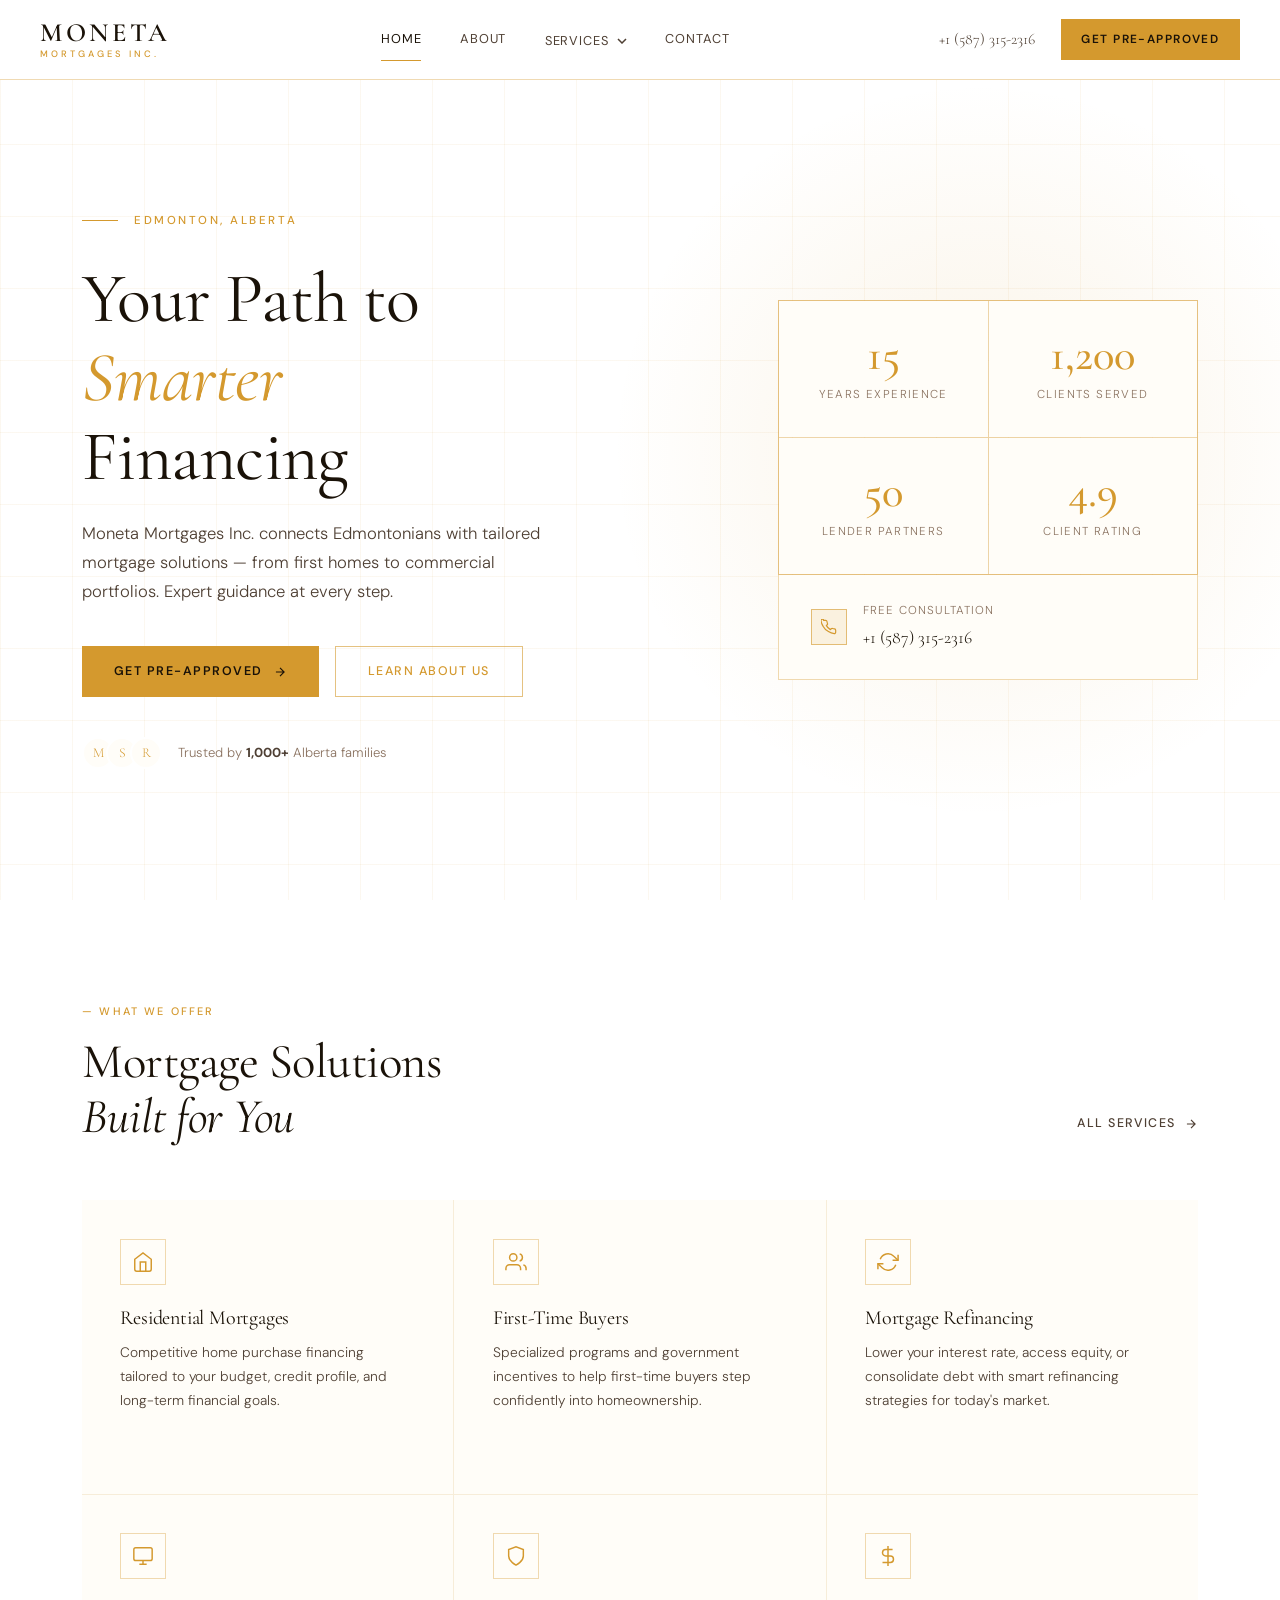
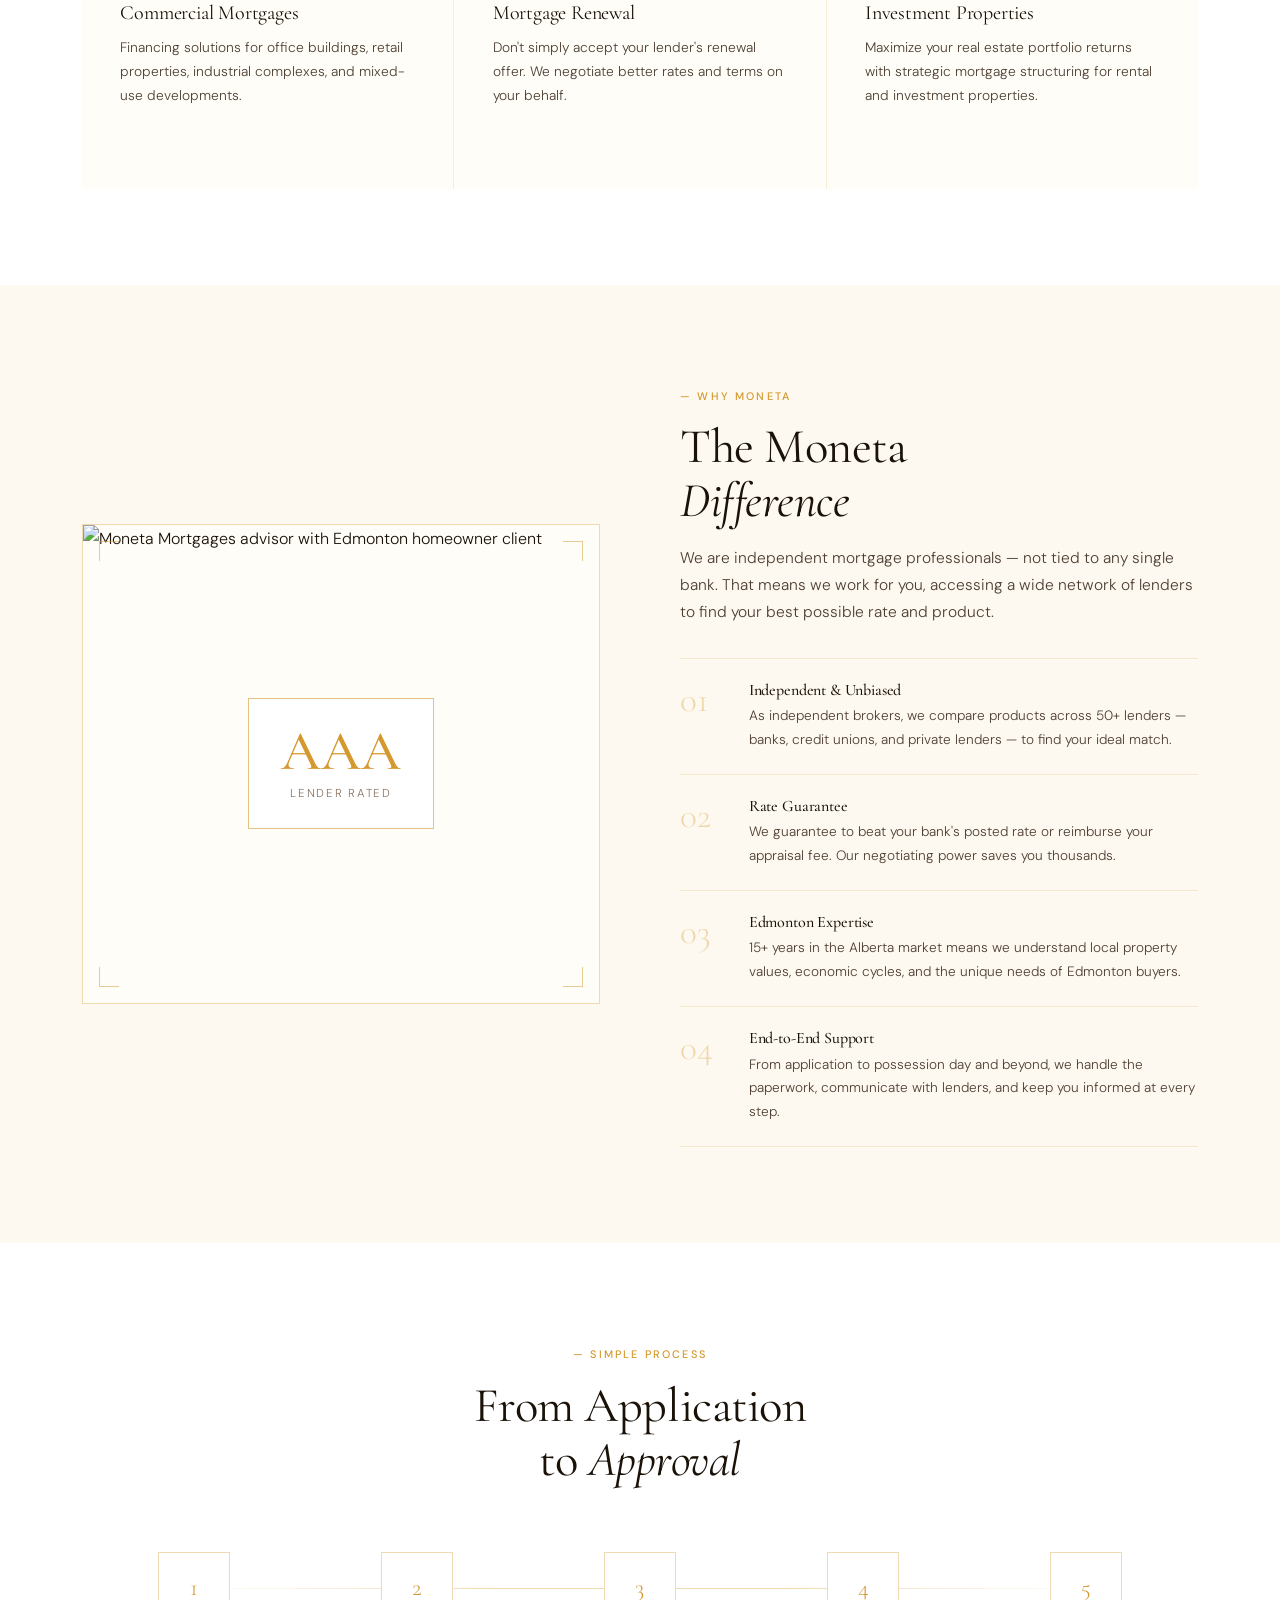
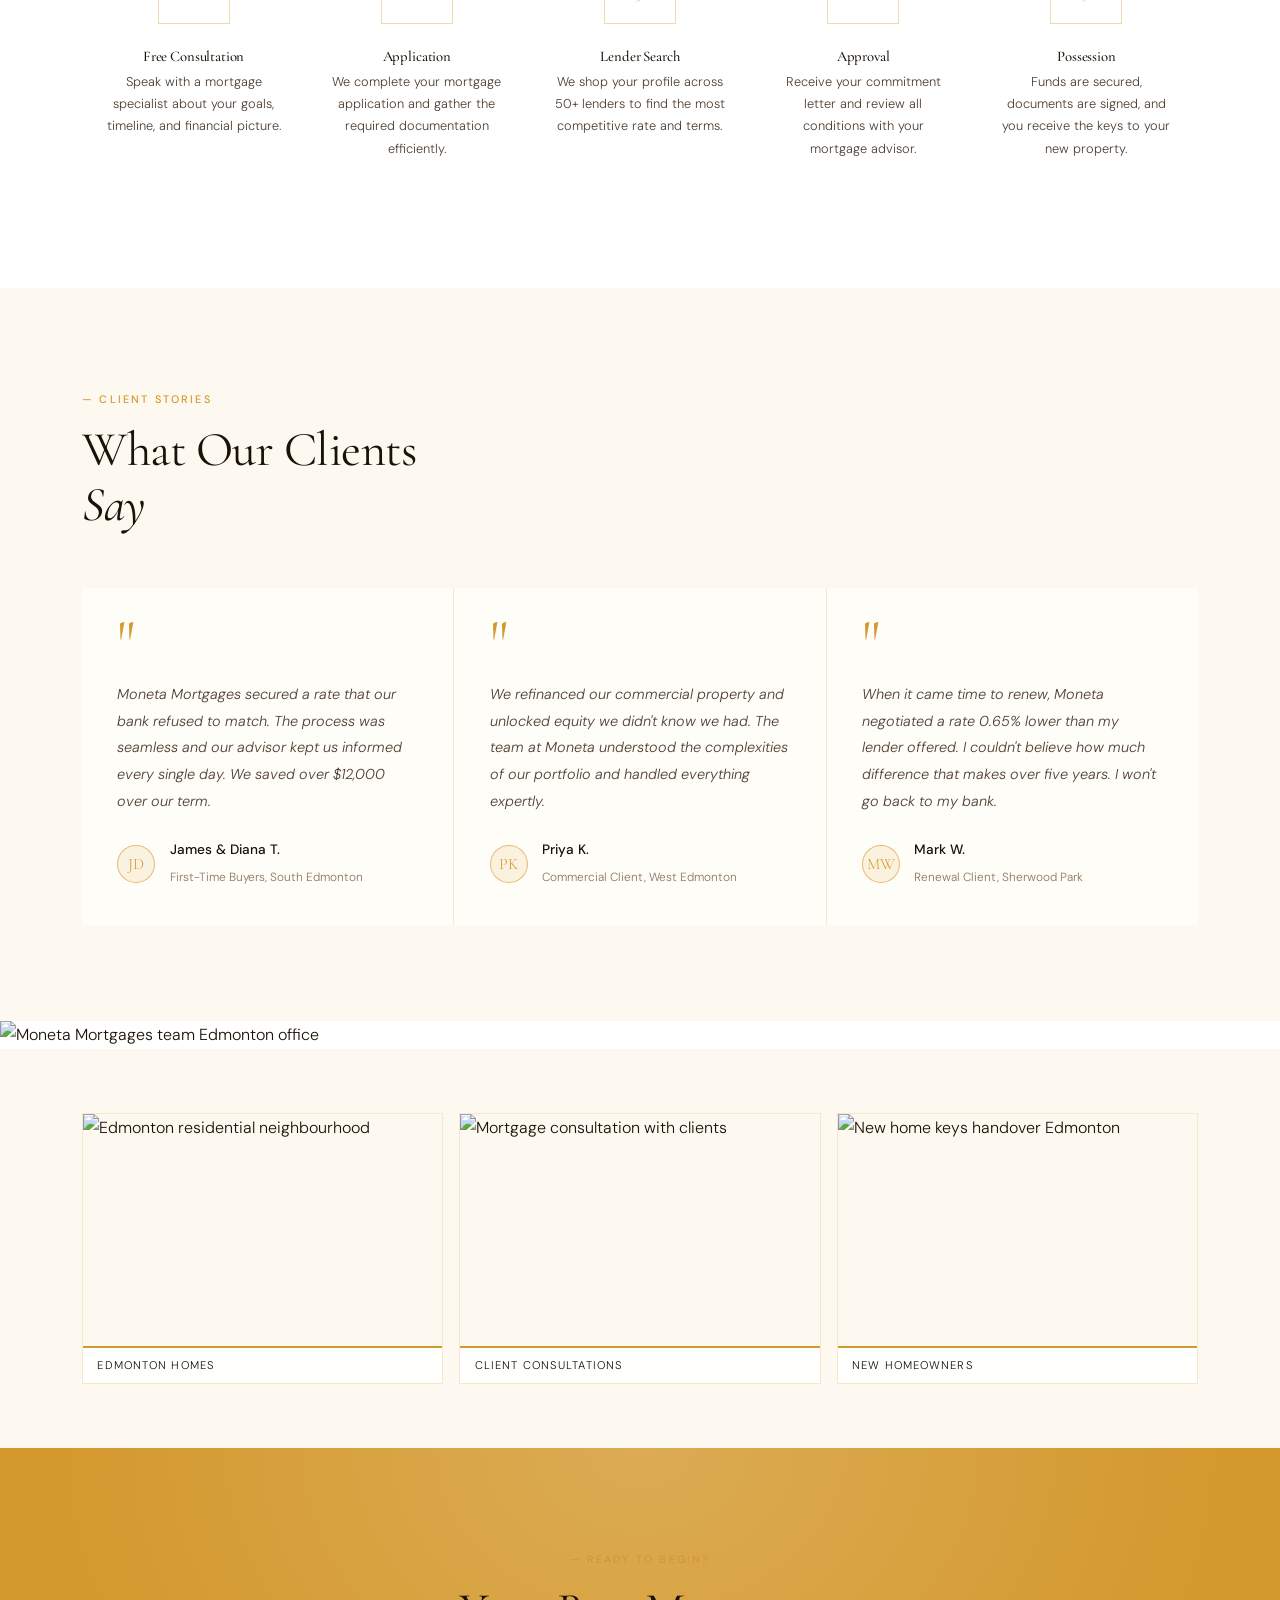
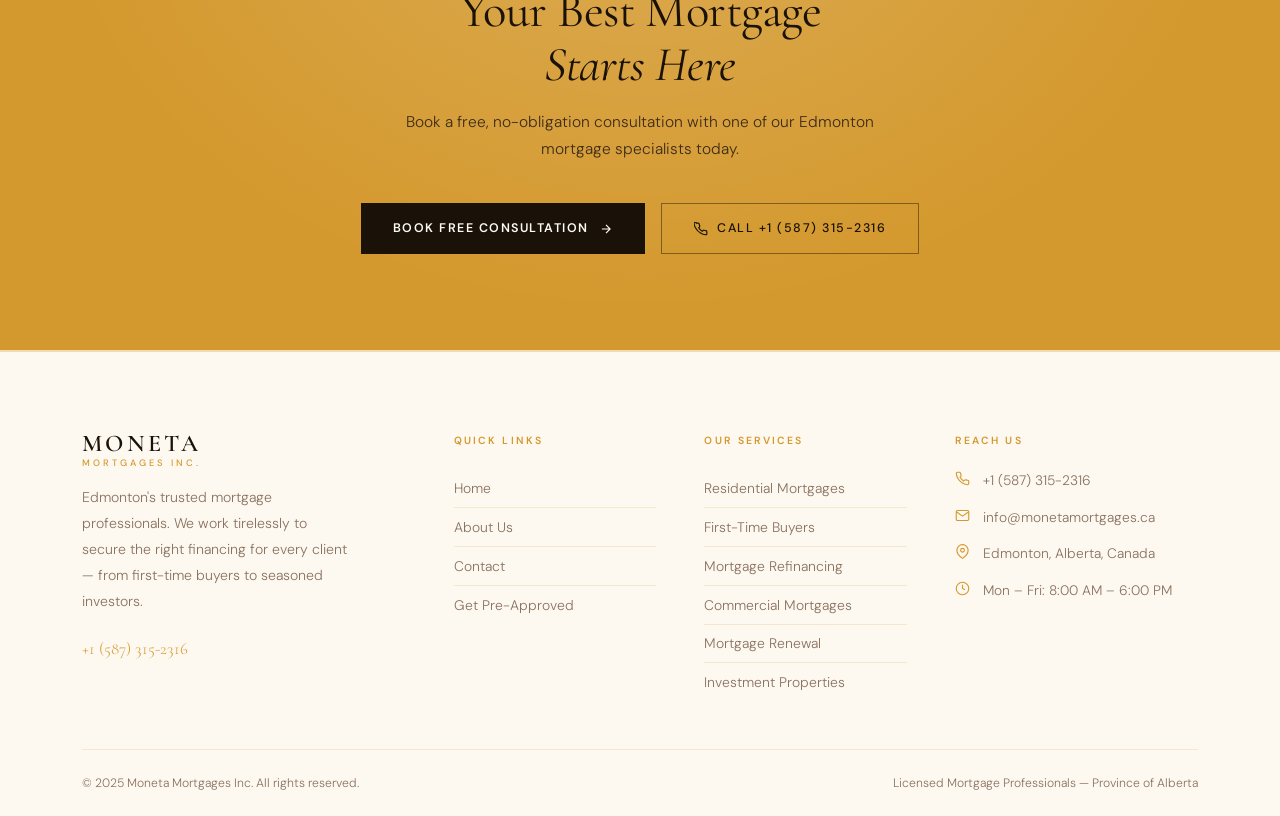
==== index.html @ b9d4fb82 "Update index.html with image 1" ====
<!DOCTYPE html>
<html lang="en">
<head>
  <meta charset="UTF-8">
  <meta name="viewport" content="width=device-width, initial-scale=1.0">
  <meta name="description" content="Moneta Mortgages Inc. — Edmonton's trusted mortgage professionals. Residential, commercial, refinancing and more.">
  <title>Moneta Mortgages Inc. | Edmonton's Trusted Mortgage Professionals</title>
  <style>
@import url('https://fonts.googleapis.com/css2?family=Cormorant+Garamond:ital,wght@0,300;0,400;0,500;0,600;0,700;1,300;1,400;1,500&family=DM+Sans:opsz,wght@9..40,300;9..40,400;9..40,500;9..40,600&display=swap');

/* =============================================
   MONETA MORTGAGES INC. — Design System
   Aesthetic: Clean Light / Financial
   Fonts: Cormorant Garamond + DM Sans
   Palette: Warm White + Gold (#d4992e) + Rich Brown Text
============================================= */

:root {
  --bg-primary:       #ffffff;
  --bg-secondary:     #fef9f0;
  --bg-card:          #fffdf8;
  --bg-card-hover:    #fef6e4;
  --bg-subtle:        #fdf3d8;

  --gold:             #d4992e;
  --gold-light:       #e8b94a;
  --gold-dim:         rgba(212, 153, 46, 0.12);
  --gold-border:      rgba(212, 153, 46, 0.32);
  --gold-border-str:  rgba(212, 153, 46, 0.60);

  --text-primary:     #1a1208;
  --text-secondary:   #4e3f33;
  --text-muted:       #8a7260;
  --border:           rgba(212, 153, 46, 0.18);
  --border-str:       rgba(212, 153, 46, 0.36);

  --font-display:     'Cormorant Garamond', Georgia, serif;
  --font-body:        'DM Sans', system-ui, sans-serif;

  --radius:           0;
  --transition:       0.3s ease;
  --shadow:           0 20px 60px rgba(212, 153, 46, 0.10);
}

*, *::before, *::after { box-sizing: border-box; margin: 0; padding: 0; }
html { scroll-behavior: smooth; font-size: 16px; }

body {
  background: var(--bg-primary);
  color: var(--text-primary);
  font-family: var(--font-body);
  font-weight: 300;
  line-height: 1.75;
  overflow-x: hidden;
}

::-webkit-scrollbar { width: 5px; }
::-webkit-scrollbar-track { background: #ffffff; }
::-webkit-scrollbar-thumb { background: var(--gold); }

/* ─── TYPOGRAPHY ─── */
h1, h2, h3, h4, h5 {
  font-family: var(--font-display);
  font-weight: 400;
  line-height: 1.12;
  letter-spacing: -0.01em;
  color: var(--text-primary);
}
h1 { font-size: clamp(2.8rem, 5.5vw, 5.2rem); }
h2 { font-size: clamp(2rem, 3.8vw, 3.4rem); }
h3 { font-size: clamp(1.4rem, 2.4vw, 2rem); }
h4 { font-size: 1.15rem; font-weight: 500; }
p  { color: var(--text-secondary); font-size: 0.97rem; }
a  { color: inherit; text-decoration: none; }
img { display: block; max-width: 100%; }

/* ─── LAYOUT ─── */
.container {
  max-width: 1180px;
  margin: 0 auto;
  padding: 0 2rem;
}
.section        { padding: 6rem 0; }
.section-sm     { padding: 4rem 0; }
.section-dark   { background: var(--bg-secondary); }
.section-card   { background: var(--bg-card); }

/* ─── UTILITIES ─── */
.tag {
  display: inline-block;
  font-size: 0.68rem;
  font-weight: 500;
  letter-spacing: 0.2em;
  text-transform: uppercase;
  color: var(--gold);
  margin-bottom: 0.9rem;
}
.tag::before { content: '—  '; }

.gold-line {
  display: block;
  width: 48px;
  height: 1.5px;
  background: var(--gold);
  margin-bottom: 1.4rem;
}

.text-gold { color: var(--gold); }
.text-muted { color: var(--text-muted); }

/* ─── BUTTONS ─── */
.btn-primary {
  display: inline-flex;
  align-items: center;
  gap: 0.6rem;
  padding: 0.85rem 2rem;
  background: var(--gold);
  color: #1a1208;
  font-family: var(--font-body);
  font-weight: 600;
  font-size: 0.78rem;
  letter-spacing: 0.12em;
  text-transform: uppercase;
  border: none;
  cursor: pointer;
  transition: var(--transition);
  position: relative;
  overflow: hidden;
}
.btn-primary::after {
  content: '';
  position: absolute;
  inset: 0;
  background: rgba(255,255,255,0.12);
  transform: translateX(-110%);
  transition: transform 0.4s ease;
}
.btn-primary:hover::after { transform: translateX(0); }

.btn-outline {
  display: inline-flex;
  align-items: center;
  gap: 0.6rem;
  padding: 0.85rem 2rem;
  background: transparent;
  color: var(--gold);
  font-family: var(--font-body);
  font-weight: 500;
  font-size: 0.78rem;
  letter-spacing: 0.12em;
  text-transform: uppercase;
  border: 1px solid var(--gold-border-str);
  cursor: pointer;
  transition: var(--transition);
}
.btn-outline:hover {
  background: var(--gold-dim);
  border-color: var(--gold);
}

.btn-ghost {
  display: inline-flex;
  align-items: center;
  gap: 0.5rem;
  font-family: var(--font-body);
  font-weight: 500;
  font-size: 0.78rem;
  letter-spacing: 0.12em;
  text-transform: uppercase;
  color: var(--text-secondary);
  transition: color var(--transition);
}
.btn-ghost:hover { color: var(--gold); }

/* ─── CARDS ─── */
.card {
  background: var(--bg-card);
  border: 1px solid var(--border);
  padding: 2.5rem;
  transition: var(--transition);
}
.card:hover {
  background: var(--bg-card-hover);
  border-color: var(--border-str);
}

/* ─── HEADER ─── */
header {
  position: fixed;
  top: 0; left: 0; right: 0;
  z-index: 1000;
  height: 80px;
  background: rgba(255, 255, 255, 0.97);
  backdrop-filter: blur(24px);
  -webkit-backdrop-filter: blur(24px);
  border-bottom: 1px solid var(--border-str);
  transition: box-shadow var(--transition);
}
header.scrolled { box-shadow: 0 8px 40px rgba(212, 153, 46, 0.12); }

.header-inner {
  max-width: 1380px;
  margin: 0 auto;
  padding: 0 2.5rem;
  height: 100%;
  display: flex;
  align-items: center;
  justify-content: space-between;
  gap: 2rem;
}

.logo {
  display: flex;
  flex-direction: column;
  line-height: 1;
  flex-shrink: 0;
}
.logo-main {
  font-family: var(--font-display);
  font-size: 1.65rem;
  font-weight: 600;
  letter-spacing: 0.14em;
  color: var(--text-primary);
}
.logo-sub {
  font-family: var(--font-body);
  font-size: 0.58rem;
  font-weight: 500;
  letter-spacing: 0.32em;
  text-transform: uppercase;
  color: var(--gold);
  margin-top: 3px;
}

nav.main-nav {
  display: flex;
  align-items: center;
  gap: 0.2rem;
}
.nav-link {
  font-size: 0.8rem;
  font-weight: 400;
  letter-spacing: 0.07em;
  text-transform: uppercase;
  color: var(--text-secondary);
  padding: 0.55rem 1.1rem;
  transition: color 0.2s;
  position: relative;
}
.nav-link:hover, .nav-link.active { color: var(--text-primary); }
.nav-link.active::after {
  content: '';
  position: absolute;
  bottom: -2px;
  left: 1.1rem; right: 1.1rem;
  height: 1px;
  background: var(--gold);
}

/* Dropdown */
.nav-item { position: relative; }
.nav-item:hover .dropdown { opacity: 1; visibility: visible; transform: translateY(0); }
.dropdown {
  position: absolute;
  top: calc(100% + 14px);
  left: 50%;
  transform: translateX(-50%) translateY(-6px);
  background: var(--bg-card);
  border: 1px solid var(--border-str);
  min-width: 230px;
  opacity: 0;
  visibility: hidden;
  transition: all 0.22s ease;
  z-index: 200;
}
.dropdown::before {
  content: '';
  position: absolute;
  top: -14px;
  left: 0; right: 0;
  height: 14px;
}
.dropdown a {
  display: block;
  padding: 0.7rem 1.4rem;
  font-size: 0.8rem;
  color: var(--text-secondary);
  border-bottom: 1px solid var(--border);
  transition: all 0.18s ease;
}
.dropdown a:last-child { border-bottom: none; }
.dropdown a:hover {
  color: var(--gold);
  background: var(--gold-dim);
  padding-left: 1.9rem;
}

.header-right {
  display: flex;
  align-items: center;
  gap: 1.6rem;
  flex-shrink: 0;
}
.header-phone {
  font-family: var(--font-display);
  font-size: 0.98rem;
  color: var(--text-secondary);
  transition: color 0.2s;
}
.header-phone:hover { color: var(--gold); }

/* Mobile toggle */
.menu-toggle {
  display: none;
  flex-direction: column;
  gap: 5px;
  cursor: pointer;
  background: none;
  border: none;
  padding: 6px;
}
.menu-toggle span {
  display: block;
  width: 22px;
  height: 1.5px;
  background: var(--text-primary);
  transition: all 0.3s;
}

/* Mobile nav overlay */
.mobile-nav {
  display: none;
  position: fixed;
  top: 80px; left: 0; right: 0;
  background: var(--bg-secondary);
  border-bottom: 1px solid var(--border-str);
  padding: 1.5rem 2rem 2rem;
  z-index: 990;
  transform: translateY(-10px);
  opacity: 0;
  transition: all 0.25s ease;
}
.mobile-nav.open {
  display: block;
  opacity: 1;
  transform: translateY(0);
}
.mobile-nav a {
  display: block;
  padding: 0.75rem 0;
  font-size: 0.9rem;
  color: var(--text-secondary);
  border-bottom: 1px solid var(--border);
  transition: color 0.2s;
}
.mobile-nav a:hover { color: var(--gold); }
.mobile-nav-label {
  font-size: 0.65rem;
  letter-spacing: 0.18em;
  text-transform: uppercase;
  color: var(--gold);
  padding: 0.8rem 0 0.3rem;
  font-weight: 600;
}

/* ─── FOOTER ─── */
footer {
  background: var(--bg-secondary);
  border-top: 2px solid var(--gold-border);
  padding: 5rem 0 0;
}
.footer-grid {
  display: grid;
  grid-template-columns: 1.6fr 1fr 1fr 1.2fr;
  gap: 3rem;
  padding-bottom: 3rem;
}
.footer-brand-desc {
  font-size: 0.88rem;
  color: var(--text-muted);
  margin-top: 1rem;
  max-width: 270px;
  line-height: 1.85;
}
.footer-heading {
  font-family: var(--font-body);
  font-size: 0.65rem;
  font-weight: 600;
  letter-spacing: 0.2em;
  text-transform: uppercase;
  color: var(--gold);
  margin-bottom: 1.2rem;
}
.footer-links { display: flex; flex-direction: column; gap: 0; }
.footer-links a {
  font-size: 0.87rem;
  color: var(--text-muted);
  padding: 0.42rem 0;
  border-bottom: 1px solid var(--border);
  transition: all 0.2s;
}
.footer-links a:last-child { border-bottom: none; }
.footer-links a:hover { color: var(--text-primary); padding-left: 6px; }

.footer-contact-row {
  display: flex;
  align-items: flex-start;
  gap: 0.8rem;
  margin-bottom: 0.9rem;
}
.footer-contact-row svg { color: var(--gold); flex-shrink: 0; margin-top: 2px; }
.footer-contact-row span { font-size: 0.86rem; color: var(--text-muted); line-height: 1.6; }

.footer-bottom {
  border-top: 1px solid var(--border);
  padding: 1.4rem 0;
  display: flex;
  justify-content: space-between;
  align-items: center;
}
.footer-bottom p { font-size: 0.76rem; color: var(--text-muted); }

/* ─── HERO ─── */
.hero {
  min-height: 100vh;
  padding-top: 80px;
  display: flex;
  align-items: center;
  position: relative;
  overflow: hidden;
}
.hero-glow {
  position: absolute;
  width: 800px; height: 800px;
  background: radial-gradient(circle, rgba(212,153,46,0.12) 0%, transparent 65%);
  right: -100px; top: 50%;
  transform: translateY(-50%);
  pointer-events: none;
}
.hero-grid-pattern {
  position: absolute;
  inset: 0;
  background-image:
    linear-gradient(rgba(212,153,46,0.07) 1px, transparent 1px),
    linear-gradient(90deg, rgba(212,153,46,0.07) 1px, transparent 1px);
  background-size: 72px 72px;
  pointer-events: none;
}
.hero-content {
  position: relative;
  z-index: 1;
  display: grid;
  grid-template-columns: 1fr 420px;
  gap: 5rem;
  align-items: center;
  width: 100%;
  max-width: 1180px;
  margin: 0 auto;
  padding: 5rem 2rem 5rem;
}

.hero-eyebrow {
  display: flex;
  align-items: center;
  gap: 1rem;
  margin-bottom: 1.8rem;
}
.hero-eyebrow::before {
  content: '';
  width: 36px; height: 1px;
  background: var(--gold);
}
.hero-eyebrow span {
  font-size: 0.72rem;
  letter-spacing: 0.22em;
  text-transform: uppercase;
  color: var(--gold);
  font-weight: 500;
}
.hero h1 { margin-bottom: 1.4rem; }
.hero h1 em { font-style: italic; color: var(--gold); }
.hero-desc { font-size: 1.04rem; margin-bottom: 2.5rem; max-width: 460px; }
.hero-actions { display: flex; gap: 1rem; flex-wrap: wrap; }

/* Hero stats panel */
.hero-stats {
  background: var(--bg-card);
  border: 1px solid var(--border-str);
  display: grid;
  grid-template-columns: 1fr 1fr;
  gap: 1px;
  background-color: var(--border-str);
}
.stat-item {
  background: var(--bg-card);
  padding: 2rem;
  text-align: center;
}
.stat-number {
  font-family: var(--font-display);
  font-size: 2.8rem;
  font-weight: 500;
  color: var(--gold);
  line-height: 1;
  margin-bottom: 0.45rem;
}
.stat-label {
  font-size: 0.72rem;
  letter-spacing: 0.12em;
  text-transform: uppercase;
  color: var(--text-muted);
}

/* ─── SERVICES GRID ─── */
.services-grid {
  display: grid;
  grid-template-columns: repeat(3, 1fr);
  gap: 1px;
  background: var(--border);
}
.service-card {
  background: var(--bg-card);
  padding: 2.4rem;
  display: block;
  color: inherit;
  position: relative;
  transition: background var(--transition);
  overflow: hidden;
}
.service-card::after {
  content: '';
  position: absolute;
  bottom: 0; left: 0; right: 0;
  height: 2px;
  background: linear-gradient(90deg, var(--gold), var(--gold-light));
  transform: scaleX(0);
  transform-origin: left;
  transition: transform 0.35s ease;
}
.service-card:hover { background: var(--bg-card-hover); }
.service-card:hover::after { transform: scaleX(1); }

.service-icon {
  width: 46px; height: 46px;
  display: flex;
  align-items: center;
  justify-content: center;
  border: 1px solid var(--border-str);
  color: var(--gold);
  margin-bottom: 1.4rem;
  transition: all var(--transition);
}
.service-card:hover .service-icon {
  background: var(--gold-dim);
  border-color: var(--gold);
}
.service-card h3 { font-size: 1.25rem; margin-bottom: 0.65rem; }
.service-card p  { font-size: 0.86rem; line-height: 1.75; }
.service-read-more {
  display: flex;
  align-items: center;
  gap: 0.5rem;
  margin-top: 1.4rem;
  font-size: 0.75rem;
  letter-spacing: 0.1em;
  text-transform: uppercase;
  color: var(--gold);
  opacity: 0;
  transform: translateX(-6px);
  transition: all 0.3s ease;
}
.service-card:hover .service-read-more { opacity: 1; transform: translateX(0); }

/* ─── WHY CHOOSE US ─── */
.why-grid { display: grid; grid-template-columns: 1fr 1fr; gap: 5rem; align-items: center; }
.why-visual {
  position: relative;
  height: 480px;
  background: var(--bg-card);
  border: 1px solid var(--border-str);
  display: flex;
  align-items: center;
  justify-content: center;
  overflow: hidden;
}
.why-visual-inner {
  font-family: var(--font-display);
  font-size: 9rem;
  font-weight: 300;
  color: var(--gold);
  opacity: 0.06;
  user-select: none;
  letter-spacing: -0.05em;
  line-height: 1;
}
.why-visual-badge {
  position: absolute;
  background: var(--bg-primary);
  border: 1px solid var(--gold-border-str);
  padding: 1.5rem 2rem;
  text-align: center;
}
.why-visual-badge .big-num {
  font-family: var(--font-display);
  font-size: 3.5rem;
  font-weight: 500;
  color: var(--gold);
  line-height: 1;
}
.why-visual-badge span {
  font-size: 0.72rem;
  letter-spacing: 0.15em;
  text-transform: uppercase;
  color: var(--text-muted);
  display: block;
  margin-top: 0.3rem;
}
.corner-tl, .corner-tr, .corner-bl, .corner-br {
  position: absolute;
  width: 20px; height: 20px;
  border-color: var(--gold);
  border-style: solid;
  opacity: 0.5;
}
.corner-tl { top: 16px; left: 16px; border-width: 1px 0 0 1px; }
.corner-tr { top: 16px; right: 16px; border-width: 1px 1px 0 0; }
.corner-bl { bottom: 16px; left: 16px; border-width: 0 0 1px 1px; }
.corner-br { bottom: 16px; right: 16px; border-width: 0 1px 1px 0; }

.why-list { display: flex; flex-direction: column; }
.why-item {
  display: flex;
  gap: 1.5rem;
  padding: 1.4rem 0;
  border-bottom: 1px solid var(--border);
}
.why-item:first-child { border-top: 1px solid var(--border); }
.why-num {
  font-family: var(--font-display);
  font-size: 2.2rem;
  font-weight: 300;
  color: var(--gold);
  opacity: 0.35;
  line-height: 1;
  min-width: 2.8rem;
  flex-shrink: 0;
}
.why-content h4 { font-size: 1rem; color: var(--text-primary); margin-bottom: 0.3rem; }
.why-content p  { font-size: 0.85rem; }

/* ─── PROCESS STEPS ─── */
.process-grid {
  display: grid;
  grid-template-columns: repeat(5, 1fr);
  gap: 0;
  position: relative;
}
.process-connector {
  position: absolute;
  top: 36px;
  left: 10%; right: 10%;
  height: 1px;
  background: linear-gradient(90deg, transparent, var(--border-str), var(--border-str), transparent);
}
.process-step {
  display: flex;
  flex-direction: column;
  align-items: center;
  text-align: center;
  padding: 0 1.5rem 2rem;
}
.step-circle {
  width: 72px; height: 72px;
  border: 1px solid var(--border-str);
  display: flex;
  align-items: center;
  justify-content: center;
  background: var(--bg-primary);
  position: relative;
  z-index: 1;
  margin-bottom: 1.5rem;
  font-family: var(--font-display);
  font-size: 1.5rem;
  color: var(--gold);
  transition: all var(--transition);
}
.process-step:hover .step-circle {
  background: var(--gold-dim);
  border-color: var(--gold);
}
.process-step h4 { font-size: 0.92rem; margin-bottom: 0.4rem; }
.process-step p  { font-size: 0.8rem; }

/* ─── TESTIMONIALS ─── */
.testimonials-grid {
  display: grid;
  grid-template-columns: repeat(3, 1fr);
  gap: 1px;
  background: var(--border);
}
.testimonial {
  background: var(--bg-card);
  padding: 2.2rem;
}
.testimonial-quote-mark {
  font-family: var(--font-display);
  font-size: 4rem;
  color: var(--gold);
  line-height: 0.6;
  margin-bottom: 1.2rem;
  display: block;
}
.testimonial p {
  font-size: 0.9rem;
  font-style: italic;
  line-height: 1.85;
  margin-bottom: 1.5rem;
  color: var(--text-secondary);
}
.testimonial-author {
  display: flex;
  align-items: center;
  gap: 0.9rem;
}
.author-init {
  width: 38px; height: 38px;
  border-radius: 50%;
  background: var(--gold-dim);
  border: 1px solid var(--gold-border-str);
  display: flex;
  align-items: center;
  justify-content: center;
  font-family: var(--font-display);
  font-size: 1rem;
  color: var(--gold);
  flex-shrink: 0;
}
.author-name { font-size: 0.85rem; font-weight: 500; color: var(--text-primary); display: block; }
.author-loc  { font-size: 0.74rem; color: var(--text-muted); }

/* ─── CTA BANNER — gold highlight zone ─── */
.cta-banner {
  background: var(--gold);
  border-top: none;
  border-bottom: none;
  padding: 6rem 2rem;
  text-align: center;
  position: relative;
  overflow: hidden;
  --text-primary:   #1a1208;
  --text-secondary: #3d2c18;
}
.cta-banner::before {
  content: '';
  position: absolute;
  inset: 0;
  background: radial-gradient(ellipse at 50% 0%, rgba(255,255,255,0.18) 0%, transparent 65%);
  pointer-events: none;
}
.cta-banner > * { position: relative; z-index: 1; }
.cta-banner h2 { margin-bottom: 1rem; }
.cta-banner p  { max-width: 500px; margin: 0 auto 2.5rem; }
.cta-actions   { display: flex; gap: 1rem; justify-content: center; flex-wrap: wrap; }

/* Buttons inside gold CTA — invert to dark */
.cta-banner .btn-primary {
  background: #1a1208;
  color: #fdf9f4;
}
.cta-banner .btn-outline {
  color: #1a1208;
  border-color: rgba(26, 18, 8, 0.45);
}
.cta-banner .btn-outline:hover {
  background: rgba(26, 18, 8, 0.10);
  border-color: rgba(26, 18, 8, 0.70);
}

/* ─── PAGE HERO (inner pages) ─── */
.page-hero {
  padding: 11rem 0 5rem;
  background: var(--bg-secondary);
  position: relative;
  overflow: hidden;
}
.page-hero::before {
  content: '';
  position: absolute;
  inset: 0;
  background: radial-gradient(ellipse at 85% 50%, rgba(212,153,46,0.10) 0%, transparent 50%);
}
.page-hero-content { position: relative; z-index: 1; }
.page-hero .breadcrumb {
  display: flex;
  gap: 0.5rem;
  align-items: center;
  font-size: 0.76rem;
  letter-spacing: 0.08em;
  color: var(--text-muted);
  text-transform: uppercase;
  margin-bottom: 1.5rem;
}
.page-hero .breadcrumb a { color: var(--gold); transition: opacity 0.2s; }
.page-hero .breadcrumb a:hover { opacity: 0.75; }
.page-hero .breadcrumb span { color: var(--text-muted); }

/* ─── SERVICE DETAIL ─── */
.service-detail-layout {
  display: grid;
  grid-template-columns: 1fr 320px;
  gap: 4rem;
  align-items: start;
}
.service-body h3 { font-size: 1.6rem; margin: 2rem 0 0.8rem; }
.service-body h3:first-child { margin-top: 0; }
.service-body p   { font-size: 0.94rem; margin-bottom: 1rem; }

.features-grid {
  display: grid;
  grid-template-columns: 1fr 1fr;
  gap: 0.8rem;
  margin: 2rem 0;
}
.feature-item {
  display: flex;
  gap: 0.75rem;
  align-items: flex-start;
  background: var(--bg-card);
  border: 1px solid var(--border);
  padding: 1rem 1.2rem;
  transition: border-color var(--transition);
}
.feature-item:hover { border-color: var(--border-str); }
.feature-item svg { color: var(--gold); flex-shrink: 0; margin-top: 2px; }
.feature-item p { font-size: 0.84rem; color: var(--text-secondary); }

/* Sidebar */
.sidebar-widget {
  background: var(--bg-card);
  border: 1px solid var(--border-str);
  padding: 2rem;
  margin-bottom: 1.5rem;
  position: sticky;
  top: 96px;
}
.sidebar-widget h4 {
  font-family: var(--font-display);
  font-size: 1.3rem;
  margin-bottom: 1.2rem;
  padding-bottom: 1rem;
  border-bottom: 1px solid var(--border);
}
.sidebar-link {
  display: flex;
  align-items: center;
  gap: 0.6rem;
  font-size: 0.85rem;
  color: var(--text-muted);
  padding: 0.5rem 0;
  border-bottom: 1px solid var(--border);
  transition: color 0.2s;
}
.sidebar-link:last-child { border-bottom: none; }
.sidebar-link svg { color: var(--gold); }
.sidebar-link:hover { color: var(--text-primary); }
.sidebar-link.current { color: var(--gold); font-weight: 500; }

/* ─── CONTACT FORM ─── */
.contact-layout { display: grid; grid-template-columns: 1fr 1fr; gap: 5rem; }

.form-field { display: flex; flex-direction: column; gap: 0.5rem; margin-bottom: 1.1rem; }
.form-field label {
  font-size: 0.7rem;
  letter-spacing: 0.14em;
  text-transform: uppercase;
  color: var(--text-muted);
  font-weight: 600;
}
.form-field input,
.form-field select,
.form-field textarea {
  background: var(--bg-card);
  border: 1px solid var(--border-str);
  color: var(--text-primary);
  font-family: var(--font-body);
  font-size: 0.9rem;
  font-weight: 300;
  padding: 0.8rem 1.1rem;
  outline: none;
  transition: border-color 0.2s;
  width: 100%;
  appearance: none;
}
.form-field input:focus,
.form-field select:focus,
.form-field textarea:focus { border-color: var(--gold); }
.form-field input::placeholder,
.form-field textarea::placeholder { color: var(--text-muted); }
.form-field textarea { resize: vertical; min-height: 120px; }
.form-field select option { background: #ffffff; color: var(--text-primary); }
.form-row { display: grid; grid-template-columns: 1fr 1fr; gap: 1rem; }

/* Contact info items */
.contact-info-item {
  display: flex;
  gap: 1.2rem;
  align-items: flex-start;
  padding: 1.4rem 0;
  border-bottom: 1px solid var(--border);
}
.contact-info-item:first-child { border-top: 1px solid var(--border); }
.contact-info-icon {
  width: 40px; height: 40px;
  border: 1px solid var(--border-str);
  display: flex;
  align-items: center;
  justify-content: center;
  color: var(--gold);
  flex-shrink: 0;
}
.contact-info-item h4 { font-size: 0.85rem; margin-bottom: 0.2rem; }
.contact-info-item p  { font-size: 0.88rem; }

/* ─── ABOUT PAGE ─── */
.values-grid { display: grid; grid-template-columns: repeat(4, 1fr); gap: 1px; background: var(--border); }
.value-card {
  background: var(--bg-card);
  padding: 2rem;
  text-align: center;
  transition: background var(--transition);
}
.value-card:hover { background: var(--bg-card-hover); }
.value-card svg { color: var(--gold); margin: 0 auto 1.2rem; }
.value-card h4 { font-size: 1rem; margin-bottom: 0.5rem; }
.value-card p  { font-size: 0.82rem; }

.team-grid { display: grid; grid-template-columns: repeat(3, 1fr); gap: 1.5rem; }
.team-card {
  background: var(--bg-card);
  border: 1px solid var(--border);
  overflow: hidden;
  transition: border-color var(--transition);
}
.team-card:hover { border-color: var(--border-str); }
.team-avatar-box {
  height: 180px;
  background: linear-gradient(145deg, var(--bg-secondary), var(--bg-card));
  border-bottom: 1px solid var(--border);
  display: flex;
  align-items: center;
  justify-content: center;
  font-family: var(--font-display);
  font-size: 4.5rem;
  color: var(--gold);
  opacity: 0.35;
}
.team-info { padding: 1.5rem; }
.team-info h4 { font-size: 1.05rem; margin-bottom: 0.15rem; }
.team-role {
  font-size: 0.72rem;
  letter-spacing: 0.12em;
  text-transform: uppercase;
  color: var(--gold);
  display: block;
  margin-bottom: 0.6rem;
}
.team-info p { font-size: 0.83rem; }

/* ─── WHY VISUAL — photo version ─── */
.why-visual-photo {
  position: absolute;
  inset: 0;
  width: 100%;
  height: 100%;
  object-fit: cover;
  object-position: center;
  display: block;
}

/* ─── ABOUT STORY IMAGE SECTION ─── */
.about-story-grid {
  display: grid;
  grid-template-columns: 1fr 1fr;
  gap: 1.5rem;
}
.about-story-img {
  position: relative;
  overflow: hidden;
  aspect-ratio: 4 / 3;
}
.about-story-img img {
  width: 100%;
  height: 100%;
  object-fit: cover;
  object-position: center;
  display: block;
  transition: transform 0.6s ease;
}
.about-story-img:hover img {
  transform: scale(1.03);
}
.about-story-tag {
  position: absolute;
  bottom: 1.2rem;
  left: 1.2rem;
  background: rgba(255, 255, 255, 0.94);
  padding: 0.55rem 1rem;
  font-size: 0.72rem;
  letter-spacing: 0.1em;
  text-transform: uppercase;
  color: var(--text-muted);
  display: flex;
  flex-direction: column;
  gap: 0.15rem;
  backdrop-filter: blur(8px);
  border-left: 3px solid var(--gold);
}
.about-story-tag strong {
  color: var(--text-primary);
  font-size: 0.82rem;
  letter-spacing: 0.06em;
}

/* ─── SCROLL ANIMATIONS ─── */
@keyframes fadeUp {
  from { opacity: 0; transform: translateY(28px); }
  to   { opacity: 1; transform: translateY(0); }
}
.fade-up {
  animation: fadeUp 0.75s ease both;
}
.fade-up:nth-child(1) { animation-delay: 0.05s; }
.fade-up:nth-child(2) { animation-delay: 0.15s; }
.fade-up:nth-child(3) { animation-delay: 0.25s; }
.fade-up:nth-child(4) { animation-delay: 0.35s; }
.fade-up:nth-child(5) { animation-delay: 0.45s; }

.scroll-reveal {
  opacity: 0;
  transform: translateY(24px);
  transition: opacity 0.7s ease, transform 0.7s ease;
}
.scroll-reveal.revealed {
  opacity: 1;
  transform: translateY(0);
}

/* ─── RESPONSIVE ─── */
@media (max-width: 1100px) {
  .hero-content           { grid-template-columns: 1fr; gap: 3.5rem; max-width: 680px; }
  .hero-stats             { grid-template-columns: repeat(4, 1fr); }
  .services-grid          { grid-template-columns: repeat(2, 1fr); }
  .why-grid               { grid-template-columns: 1fr; }
  .process-grid           { grid-template-columns: repeat(3, 1fr); }
  .process-connector      { display: none; }
  .testimonials-grid      { grid-template-columns: repeat(2, 1fr); }
  .footer-grid            { grid-template-columns: 1fr 1fr; }
  .values-grid            { grid-template-columns: repeat(2, 1fr); }
  .team-grid              { grid-template-columns: repeat(2, 1fr); }
  .service-detail-layout  { grid-template-columns: 1fr; }
  .sidebar-widget         { position: static; }
}

@media (max-width: 768px) {
  h1 { font-size: 2.5rem; }
  h2 { font-size: 2rem; }
  .section, .section-dark, .section-card { padding: 4rem 0; }
  nav.main-nav  { display: none; }
  .header-phone { display: none; }
  .menu-toggle  { display: flex; }
  .services-grid           { grid-template-columns: 1fr; }
  .testimonials-grid       { grid-template-columns: 1fr; }
  .contact-layout          { grid-template-columns: 1fr; gap: 3rem; }
  .hero-stats              { grid-template-columns: repeat(2, 1fr); }
  .footer-grid             { grid-template-columns: 1fr; gap: 2rem; }
  .values-grid             { grid-template-columns: 1fr 1fr; }
  .team-grid               { grid-template-columns: 1fr; }
  .features-grid           { grid-template-columns: 1fr; }
  .form-row                { grid-template-columns: 1fr; }
  .process-grid            { grid-template-columns: repeat(2, 1fr); }
  .footer-bottom           { flex-direction: column; gap: 0.4rem; text-align: center; }
  .header-inner            { padding: 0 1.4rem; }
  .btn-primary, .btn-outline { padding: 0.78rem 1.5rem; }
  .about-story-grid        { grid-template-columns: 1fr; }
}

/* ─── PAGE HERO BG IMAGE ─── */
.page-hero-bg {
  position: absolute;
  inset: 0;
  width: 100%; height: 100%;
  object-fit: cover;
  object-position: center;
  opacity: 0.10;
  z-index: 0;
  pointer-events: none;
}
/* ─── BODY IMAGE BLOCKS ─── */
.body-img-block {
  margin: 2.5rem 0;
  overflow: hidden;
  border: 1px solid var(--border);
}
.body-img-block img {
  width: 100%;
  display: block;
  object-fit: cover;
  aspect-ratio: 16 / 7;
  transition: transform 0.6s ease;
}
.body-img-block:hover img { transform: scale(1.02); }
.body-img-caption {
  padding: 0.75rem 1rem;
  font-size: 0.75rem;
  letter-spacing: 0.08em;
  text-transform: uppercase;
  color: var(--text-muted);
  border-top: 1px solid var(--border);
  background: var(--bg-card);
}
.body-img-pair {
  display: grid;
  grid-template-columns: 1fr 1fr;
  gap: 1rem;
  margin: 2.5rem 0;
}
.body-img-pair .body-img-block { margin: 0; }
.body-img-pair .body-img-block img { aspect-ratio: 4 / 3; }
/* ─── HOME GALLERY STRIP ─── */
.home-gallery {
  display: grid;
  grid-template-columns: repeat(3, 1fr);
  gap: 1rem;
}
.home-gallery-item {
  position: relative;
  overflow: hidden;
  aspect-ratio: 4 / 3;
  border: 1px solid var(--border);
}
.home-gallery-item img {
  width: 100%; height: 100%;
  object-fit: cover;
  display: block;
  transition: transform 0.5s ease;
}
.home-gallery-item:hover img { transform: scale(1.04); }
.home-gallery-tag {
  position: absolute;
  bottom: 0; left: 0; right: 0;
  padding: 0.5rem 0.9rem;
  background: rgba(255,255,255,0.92);
  border-top: 2px solid var(--gold);
  font-size: 0.7rem;
  letter-spacing: 0.1em;
  text-transform: uppercase;
  color: var(--text-primary);
  backdrop-filter: blur(8px);
}
/* ─── TEAM BANNER ─── */
.team-banner {
  width: 100%;
  aspect-ratio: 16 / 5;
  object-fit: cover;
  object-position: center top;
  display: block;
  margin-bottom: 3rem;
  border: 1px solid var(--border);
}
/* ─── CONTACT OFFICE PHOTO ─── */
.contact-office-img {
  width: 100%;
  aspect-ratio: 4 / 3;
  object-fit: cover;
  display: block;
  margin-top: 2rem;
  border: 1px solid var(--border);
}
@media (max-width: 768px) {
  .body-img-pair { grid-template-columns: 1fr; }
  .home-gallery  { grid-template-columns: 1fr 1fr; }
}
@media (max-width: 480px) {
  .home-gallery  { grid-template-columns: 1fr; }
}

  </style>
</head>
<body>

  <!-- Header (loaded via JS) -->
  <div id="header-placeholder"></div>

  <!-- ══════════════════════════════════
       HERO SECTION
  ══════════════════════════════════ -->
  <section class="hero">
    <div class="hero-glow"></div>
    <div class="hero-grid-pattern"></div>
    <!-- Upload file: images/hero-bg.jpeg -->
    <img src="https://raw.githubusercontent.com/karanjit-asteron//Moneta-Mortgages-Inc/main/home-hero.jpeg"
         alt="Edmonton skyline aerial view"
         style="position:absolute;inset:0;width:100%;height:100%;object-fit:cover;opacity:0.07;z-index:0;pointer-events:none;">

    <div class="hero-content">
      <!-- Left: Text -->
      <div>
        <div class="hero-eyebrow fade-up">
          <span>Edmonton, Alberta</span>
        </div>
        <h1 class="fade-up">
          Your Path to<br>
          <em>Smarter</em><br>
          Financing
        </h1>
        <p class="hero-desc fade-up">
          Moneta Mortgages Inc. connects Edmontonians with tailored mortgage solutions — from first homes to commercial portfolios. Expert guidance at every step.
        </p>
        <div class="hero-actions fade-up">
          <a href="contact.html" class="btn-primary">
            Get Pre-Approved
            <svg width="14" height="14" fill="none" stroke="currentColor" stroke-width="2" viewBox="0 0 24 24">
              <path d="M5 12h14M12 5l7 7-7 7"/>
            </svg>
          </a>
          <a href="about.html" class="btn-outline">Learn About Us</a>
        </div>
        <div class="fade-up" style="margin-top:2.5rem; display:flex; align-items:center; gap:1rem;">
          <div style="display:flex; gap:-6px;">
            <div style="width:32px;height:32px;border-radius:50%;background:var(--bg-card);border:2px solid var(--bg-primary);display:flex;align-items:center;justify-content:center;font-family:var(--font-display);color:var(--gold);font-size:0.85rem;">M</div>
            <div style="width:32px;height:32px;border-radius:50%;background:var(--bg-card);border:2px solid var(--bg-primary);display:flex;align-items:center;justify-content:center;font-family:var(--font-display);color:var(--gold);font-size:0.85rem;margin-left:-8px;">S</div>
            <div style="width:32px;height:32px;border-radius:50%;background:var(--bg-card);border:2px solid var(--bg-primary);display:flex;align-items:center;justify-content:center;font-family:var(--font-display);color:var(--gold);font-size:0.85rem;margin-left:-8px;">R</div>
          </div>
          <p style="font-size:0.82rem; color:var(--text-muted);">Trusted by <strong style="color:var(--text-secondary);">1,000+</strong> Alberta families</p>
        </div>
      </div>

      <!-- Right: Stats panel -->
      <div class="fade-up">
        <div class="hero-stats">
          <div class="stat-item">
            <div class="stat-number" data-count="15" data-suffix="+">15+</div>
            <div class="stat-label">Years Experience</div>
          </div>
          <div class="stat-item">
            <div class="stat-number" data-count="1200" data-suffix="+">1,200+</div>
            <div class="stat-label">Clients Served</div>
          </div>
          <div class="stat-item">
            <div class="stat-number" data-count="50" data-suffix="+">50+</div>
            <div class="stat-label">Lender Partners</div>
          </div>
          <div class="stat-item">
            <div class="stat-number" data-count="4.9" data-suffix="">4.9★</div>
            <div class="stat-label">Client Rating</div>
          </div>
        </div>
        <div style="background:var(--bg-card);border:1px solid var(--border-str);border-top:none;padding:1.6rem 2rem;display:flex;gap:1rem;align-items:center;">
          <div style="width:36px;height:36px;background:var(--gold-dim);border:1px solid var(--gold-border-str);display:flex;align-items:center;justify-content:center;flex-shrink:0;">
            <svg width="16" height="16" fill="none" stroke="var(--gold)" stroke-width="1.8" viewBox="0 0 24 24">
              <path d="M22 16.92v3a2 2 0 01-2.18 2 19.79 19.79 0 01-8.63-3.07A19.5 19.5 0 013.07 10.8a19.79 19.79 0 01-3.07-8.63A2 2 0 014 2h3a2 2 0 012 1.72c.127.96.361 1.903.7 2.81a2 2 0 01-.45 2.11L8.09 9.91a16 16 0 006 6l1.27-1.27a2 2 0 012.11-.45c.907.339 1.85.573 2.81.7A2 2 0 0122 16.92z"/>
            </svg>
          </div>
          <div>
            <p style="font-size:0.72rem;letter-spacing:0.1em;text-transform:uppercase;color:var(--text-muted);margin-bottom:0.1rem;">Free Consultation</p>
            <a href="tel:+15873152316" style="font-family:var(--font-display);font-size:1.1rem;color:var(--text-primary);">+1 (587) 315-2316</a>
          </div>
        </div>
      </div>
    </div>
  </section>

  <!-- ══════════════════════════════════
       SERVICES SECTION
  ══════════════════════════════════ -->
  <section class="section">
    <div class="container">
      <div style="display:grid;grid-template-columns:1fr auto;align-items:flex-end;margin-bottom:3.5rem;">
        <div>
          <span class="tag scroll-reveal">What We Offer</span>
          <h2 class="scroll-reveal">Mortgage Solutions<br><em>Built for You</em></h2>
        </div>
        <a href="contact.html" class="btn-ghost scroll-reveal" style="margin-bottom:0.6rem;">
          All Services
          <svg width="14" height="14" fill="none" stroke="currentColor" stroke-width="2" viewBox="0 0 24 24">
            <path d="M5 12h14M12 5l7 7-7 7"/>
          </svg>
        </a>
      </div>

      <div class="services-grid">

        <a href="residential-mortgages.html" class="service-card scroll-reveal">
          <div class="service-icon">
            <svg width="22" height="22" fill="none" stroke="currentColor" stroke-width="1.6" viewBox="0 0 24 24">
              <path d="M3 9l9-7 9 7v11a2 2 0 01-2 2H5a2 2 0 01-2-2z"/>
              <polyline points="9 22 9 12 15 12 15 22"/>
            </svg>
          </div>
          <h3>Residential Mortgages</h3>
          <p>Competitive home purchase financing tailored to your budget, credit profile, and long-term financial goals.</p>
          <div class="service-read-more">
            Learn More
            <svg width="12" height="12" fill="none" stroke="currentColor" stroke-width="2" viewBox="0 0 24 24">
              <path d="M5 12h14M12 5l7 7-7 7"/>
            </svg>
          </div>
        </a>

        <a href="first-time-buyers.html" class="service-card scroll-reveal">
          <div class="service-icon">
            <svg width="22" height="22" fill="none" stroke="currentColor" stroke-width="1.6" viewBox="0 0 24 24">
              <path d="M17 21v-2a4 4 0 00-4-4H5a4 4 0 00-4 4v2"/>
              <circle cx="9" cy="7" r="4"/>
              <path d="M23 21v-2a4 4 0 00-3-3.87M16 3.13a4 4 0 010 7.75"/>
            </svg>
          </div>
          <h3>First-Time Buyers</h3>
          <p>Specialized programs and government incentives to help first-time buyers step confidently into homeownership.</p>
          <div class="service-read-more">
            Learn More
            <svg width="12" height="12" fill="none" stroke="currentColor" stroke-width="2" viewBox="0 0 24 24">
              <path d="M5 12h14M12 5l7 7-7 7"/>
            </svg>
          </div>
        </a>

        <a href="mortgage-refinancing.html" class="service-card scroll-reveal">
          <div class="service-icon">
            <svg width="22" height="22" fill="none" stroke="currentColor" stroke-width="1.6" viewBox="0 0 24 24">
              <polyline points="23 4 23 10 17 10"/>
              <polyline points="1 20 1 14 7 14"/>
              <path d="M3.51 9a9 9 0 0114.85-3.36L23 10M1 14l4.64 4.36A9 9 0 0020.49 15"/>
            </svg>
          </div>
          <h3>Mortgage Refinancing</h3>
          <p>Lower your interest rate, access equity, or consolidate debt with smart refinancing strategies for today's market.</p>
          <div class="service-read-more">
            Learn More
            <svg width="12" height="12" fill="none" stroke="currentColor" stroke-width="2" viewBox="0 0 24 24">
              <path d="M5 12h14M12 5l7 7-7 7"/>
            </svg>
          </div>
        </a>

        <a href="commercial-mortgages.html" class="service-card scroll-reveal">
          <div class="service-icon">
            <svg width="22" height="22" fill="none" stroke="currentColor" stroke-width="1.6" viewBox="0 0 24 24">
              <rect x="2" y="3" width="20" height="14" rx="2" ry="2"/>
              <line x1="8" y1="21" x2="16" y2="21"/>
              <line x1="12" y1="17" x2="12" y2="21"/>
            </svg>
          </div>
          <h3>Commercial Mortgages</h3>
          <p>Financing solutions for office buildings, retail properties, industrial complexes, and mixed-use developments.</p>
          <div class="service-read-more">
            Learn More
            <svg width="12" height="12" fill="none" stroke="currentColor" stroke-width="2" viewBox="0 0 24 24">
              <path d="M5 12h14M12 5l7 7-7 7"/>
            </svg>
          </div>
        </a>

        <a href="mortgage-renewal.html" class="service-card scroll-reveal">
          <div class="service-icon">
            <svg width="22" height="22" fill="none" stroke="currentColor" stroke-width="1.6" viewBox="0 0 24 24">
              <path d="M12 22s8-4 8-10V5l-8-3-8 3v7c0 6 8 10 8 10z"/>
            </svg>
          </div>
          <h3>Mortgage Renewal</h3>
          <p>Don't simply accept your lender's renewal offer. We negotiate better rates and terms on your behalf.</p>
          <div class="service-read-more">
            Learn More
            <svg width="12" height="12" fill="none" stroke="currentColor" stroke-width="2" viewBox="0 0 24 24">
              <path d="M5 12h14M12 5l7 7-7 7"/>
            </svg>
          </div>
        </a>

        <a href="investment-properties.html" class="service-card scroll-reveal">
          <div class="service-icon">
            <svg width="22" height="22" fill="none" stroke="currentColor" stroke-width="1.6" viewBox="0 0 24 24">
              <line x1="12" y1="1" x2="12" y2="23"/>
              <path d="M17 5H9.5a3.5 3.5 0 000 7h5a3.5 3.5 0 010 7H6"/>
            </svg>
          </div>
          <h3>Investment Properties</h3>
          <p>Maximize your real estate portfolio returns with strategic mortgage structuring for rental and investment properties.</p>
          <div class="service-read-more">
            Learn More
            <svg width="12" height="12" fill="none" stroke="currentColor" stroke-width="2" viewBox="0 0 24 24">
              <path d="M5 12h14M12 5l7 7-7 7"/>
            </svg>
          </div>
        </a>

      </div>
    </div>
  </section>

  <!-- ══════════════════════════════════
       WHY CHOOSE US
  ══════════════════════════════════ -->
  <section class="section section-dark">
    <div class="container">
      <div class="why-grid">

        <!-- Visual -->
        <div class="why-visual scroll-reveal">
          <!-- Upload file: images/home-why.jpeg -->
          <img src="https://placehold.co/600x480/ede6d8/a07020?text=Home+Why+Choose"
               alt="Moneta Mortgages advisor with Edmonton homeowner client"
               class="why-visual-photo">
          <div class="why-visual-badge">
            <div class="big-num">AAA</div>
            <span>Lender Rated</span>
          </div>
          <div class="corner-tl"></div>
          <div class="corner-tr"></div>
          <div class="corner-bl"></div>
          <div class="corner-br"></div>
        </div>

        <!-- Reasons -->
        <div>
          <span class="tag scroll-reveal">Why Moneta</span>
          <h2 class="scroll-reveal">The Moneta<br><em>Difference</em></h2>
          <p class="scroll-reveal" style="margin:1rem 0 2rem;">We are independent mortgage professionals — not tied to any single bank. That means we work for you, accessing a wide network of lenders to find your best possible rate and product.</p>

          <div class="why-list">
            <div class="why-item scroll-reveal">
              <span class="why-num">01</span>
              <div class="why-content">
                <h4>Independent &amp; Unbiased</h4>
                <p>As independent brokers, we compare products across 50+ lenders — banks, credit unions, and private lenders — to find your ideal match.</p>
              </div>
            </div>
            <div class="why-item scroll-reveal">
              <span class="why-num">02</span>
              <div class="why-content">
                <h4>Rate Guarantee</h4>
                <p>We guarantee to beat your bank's posted rate or reimburse your appraisal fee. Our negotiating power saves you thousands.</p>
              </div>
            </div>
            <div class="why-item scroll-reveal">
              <span class="why-num">03</span>
              <div class="why-content">
                <h4>Edmonton Expertise</h4>
                <p>15+ years in the Alberta market means we understand local property values, economic cycles, and the unique needs of Edmonton buyers.</p>
              </div>
            </div>
            <div class="why-item scroll-reveal">
              <span class="why-num">04</span>
              <div class="why-content">
                <h4>End-to-End Support</h4>
                <p>From application to possession day and beyond, we handle the paperwork, communicate with lenders, and keep you informed at every step.</p>
              </div>
            </div>
          </div>
        </div>

      </div>
    </div>
  </section>

  <!-- ══════════════════════════════════
       HOW IT WORKS
  ══════════════════════════════════ -->
  <section class="section">
    <div class="container">
      <div style="text-align:center;max-width:600px;margin:0 auto 4rem;">
        <span class="tag scroll-reveal">Simple Process</span>
        <h2 class="scroll-reveal">From Application<br>to <em>Approval</em></h2>
      </div>
      <div class="process-grid" style="position:relative;">
        <div class="process-connector"></div>
        <div class="process-step scroll-reveal">
          <div class="step-circle">1</div>
          <h4>Free Consultation</h4>
          <p>Speak with a mortgage specialist about your goals, timeline, and financial picture.</p>
        </div>
        <div class="process-step scroll-reveal">
          <div class="step-circle">2</div>
          <h4>Application</h4>
          <p>We complete your mortgage application and gather the required documentation efficiently.</p>
        </div>
        <div class="process-step scroll-reveal">
          <div class="step-circle">3</div>
          <h4>Lender Search</h4>
          <p>We shop your profile across 50+ lenders to find the most competitive rate and terms.</p>
        </div>
        <div class="process-step scroll-reveal">
          <div class="step-circle">4</div>
          <h4>Approval</h4>
          <p>Receive your commitment letter and review all conditions with your mortgage advisor.</p>
        </div>
        <div class="process-step scroll-reveal">
          <div class="step-circle">5</div>
          <h4>Possession</h4>
          <p>Funds are secured, documents are signed, and you receive the keys to your new property.</p>
        </div>
      </div>
    </div>
  </section>

  <!-- ══════════════════════════════════
       TESTIMONIALS
  ══════════════════════════════════ -->
  <section class="section section-dark">
    <div class="container">
      <div style="margin-bottom:3.5rem;">
        <span class="tag scroll-reveal">Client Stories</span>
        <h2 class="scroll-reveal">What Our Clients<br><em>Say</em></h2>
      </div>

      <div class="testimonials-grid">

        <div class="testimonial scroll-reveal">
          <span class="testimonial-quote-mark">"</span>
          <p>Moneta Mortgages secured a rate that our bank refused to match. The process was seamless and our advisor kept us informed every single day. We saved over $12,000 over our term.</p>
          <div class="testimonial-author">
            <div class="author-init">JD</div>
            <div>
              <span class="author-name">James &amp; Diana T.</span>
              <span class="author-loc">First-Time Buyers, South Edmonton</span>
            </div>
          </div>
        </div>

        <div class="testimonial scroll-reveal">
          <span class="testimonial-quote-mark">"</span>
          <p>We refinanced our commercial property and unlocked equity we didn't know we had. The team at Moneta understood the complexities of our portfolio and handled everything expertly.</p>
          <div class="testimonial-author">
            <div class="author-init">PK</div>
            <div>
              <span class="author-name">Priya K.</span>
              <span class="author-loc">Commercial Client, West Edmonton</span>
            </div>
          </div>
        </div>

        <div class="testimonial scroll-reveal">
          <span class="testimonial-quote-mark">"</span>
          <p>When it came time to renew, Moneta negotiated a rate 0.65% lower than my lender offered. I couldn't believe how much difference that makes over five years. I won't go back to my bank.</p>
          <div class="testimonial-author">
            <div class="author-init">MW</div>
            <div>
              <span class="author-name">Mark W.</span>
              <span class="author-loc">Renewal Client, Sherwood Park</span>
            </div>
          </div>
        </div>

      </div>
    </div>
  </section>

  <!-- ══════════════════════════════════
       CTA BANNER
  ══════════════════════════════════ -->


  <!-- ══════════════════════════════════
       TRUST PHOTO
  ══════════════════════════════════ -->
  <div style="overflow:hidden;max-height:380px;">
    <!-- Upload file: images/home-trust.jpeg -->
    <img src="https://placehold.co/1400x380/ede6d8/a07020?text=Edmonton+Office+Team"
         alt="Moneta Mortgages team Edmonton office"
         style="width:100%;object-fit:cover;object-position:center;display:block;">
  </div>
  <!-- ══════════════════════════════════
       PROPERTIES GALLERY
  ══════════════════════════════════ -->
  <section class="section-sm" style="background:var(--bg-secondary);">
    <div class="container">
      <div class="home-gallery">

        <div class="home-gallery-item scroll-reveal">
          <!-- Upload file: images/home-gallery-1.jpeg -->
          <img src="https://placehold.co/550x415/ede6d8/a07020?text=Edmonton+Homes"
               alt="Edmonton residential neighbourhood">
          <div class="home-gallery-tag">Edmonton Homes</div>
        </div>

        <div class="home-gallery-item scroll-reveal">
          <!-- Upload file: images/home-gallery-2.jpeg -->
          <img src="https://placehold.co/550x415/ede6d8/a07020?text=Client+Consultation"
               alt="Mortgage consultation with clients">
          <div class="home-gallery-tag">Client Consultations</div>
        </div>

        <div class="home-gallery-item scroll-reveal">
          <!-- Upload file: images/home-gallery-3.jpeg -->
          <img src="https://placehold.co/550x415/ede6d8/a07020?text=New+Homeowners"
               alt="New home keys handover Edmonton">
          <div class="home-gallery-tag">New Homeowners</div>
        </div>

      </div>
    </div>
  </section>

  <div class="cta-banner">
    <span class="tag scroll-reveal">Ready to Begin?</span>
    <h2 class="scroll-reveal">Your Best Mortgage<br><em>Starts Here</em></h2>
    <p class="scroll-reveal">Book a free, no-obligation consultation with one of our Edmonton mortgage specialists today.</p>
    <div class="cta-actions scroll-reveal">
      <a href="contact.html" class="btn-primary">
        Book Free Consultation
        <svg width="14" height="14" fill="none" stroke="currentColor" stroke-width="2" viewBox="0 0 24 24">
          <path d="M5 12h14M12 5l7 7-7 7"/>
        </svg>
      </a>
      <a href="tel:+15873152316" class="btn-outline">
        <svg width="14" height="14" fill="none" stroke="currentColor" stroke-width="2" viewBox="0 0 24 24">
          <path d="M22 16.92v3a2 2 0 01-2.18 2 19.79 19.79 0 01-8.63-3.07A19.5 19.5 0 013.07 10.8a19.79 19.79 0 01-3.07-8.63A2 2 0 014 2h3a2 2 0 012 1.72c.127.96.361 1.903.7 2.81a2 2 0 01-.45 2.11L8.09 9.91a16 16 0 006 6l1.27-1.27a2 2 0 012.11-.45c.907.339 1.85.573 2.81.7A2 2 0 0122 16.92z"/>
        </svg>
        Call +1 (587) 315-2316
      </a>
    </div>
  </div>

  <!-- Footer (loaded via JS) -->
  <div id="footer-placeholder"></div>

  <script src="main.js"></script>
</body>
</html>
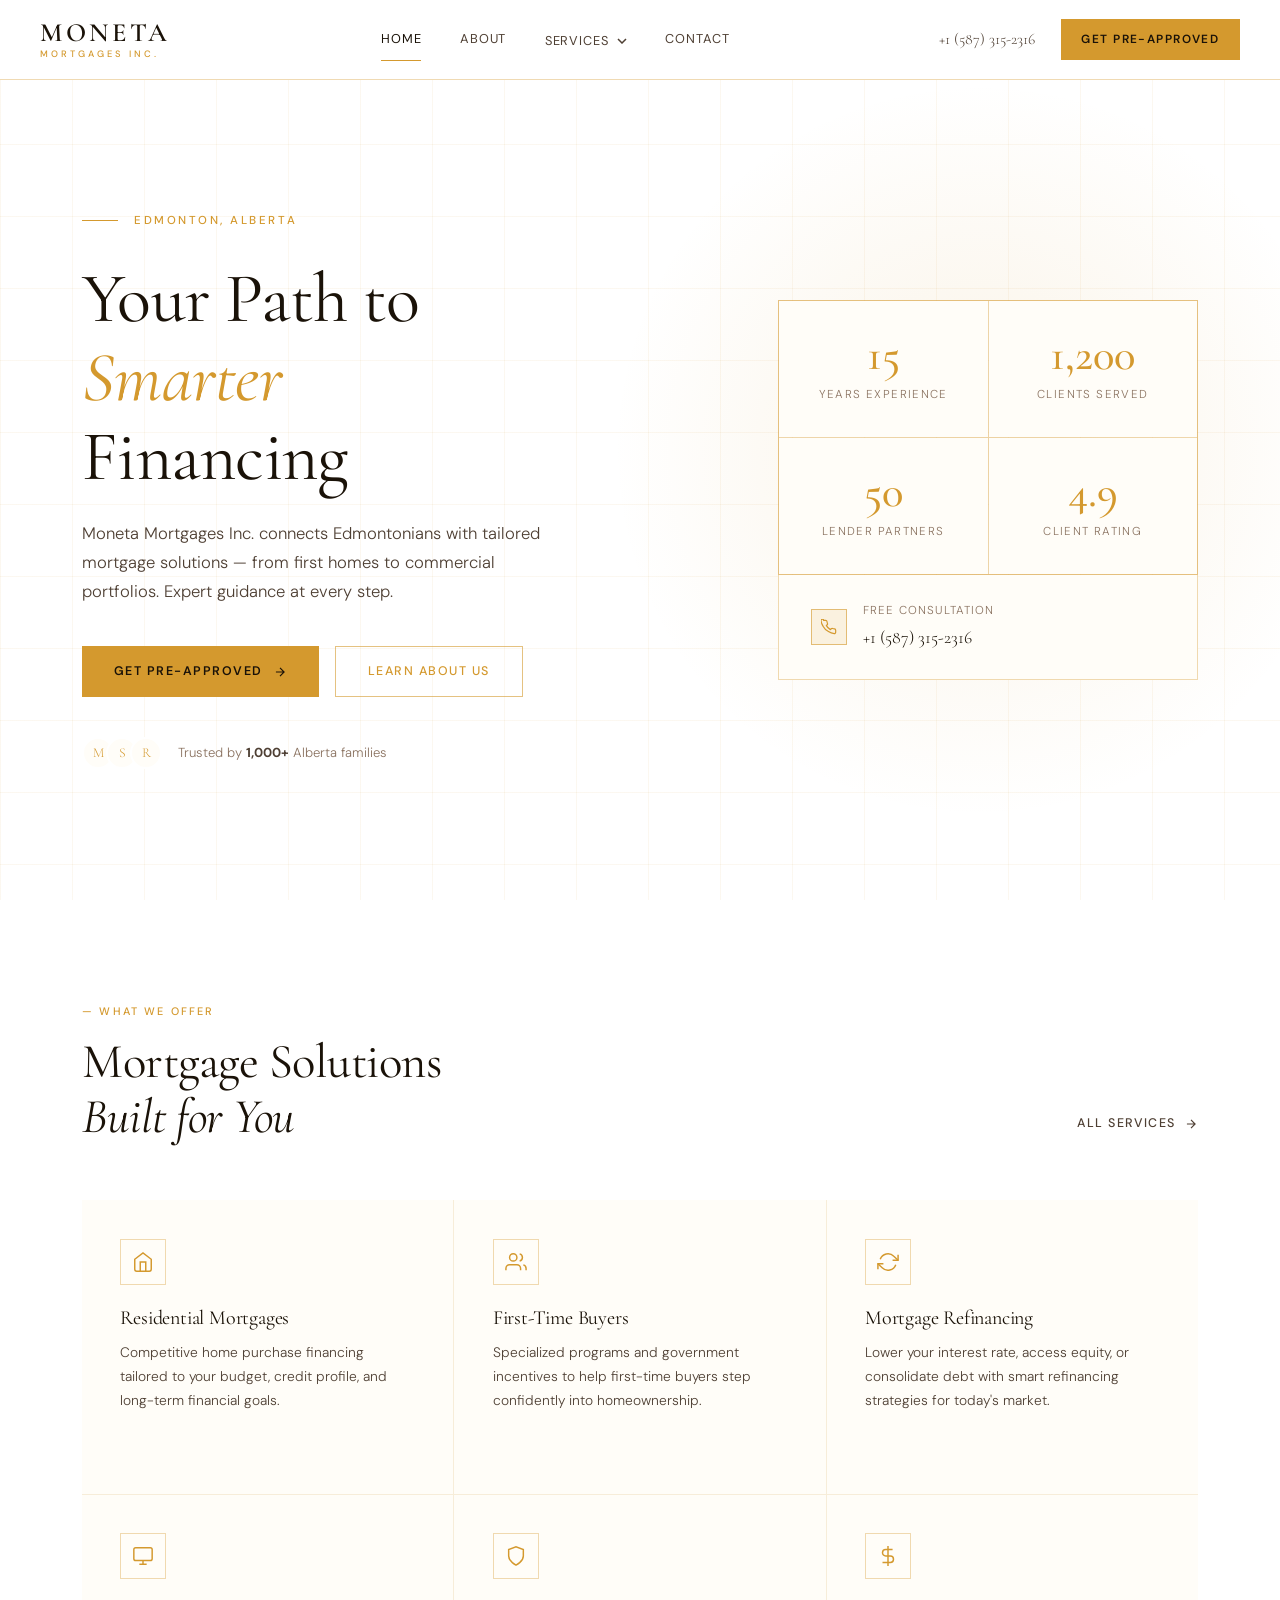
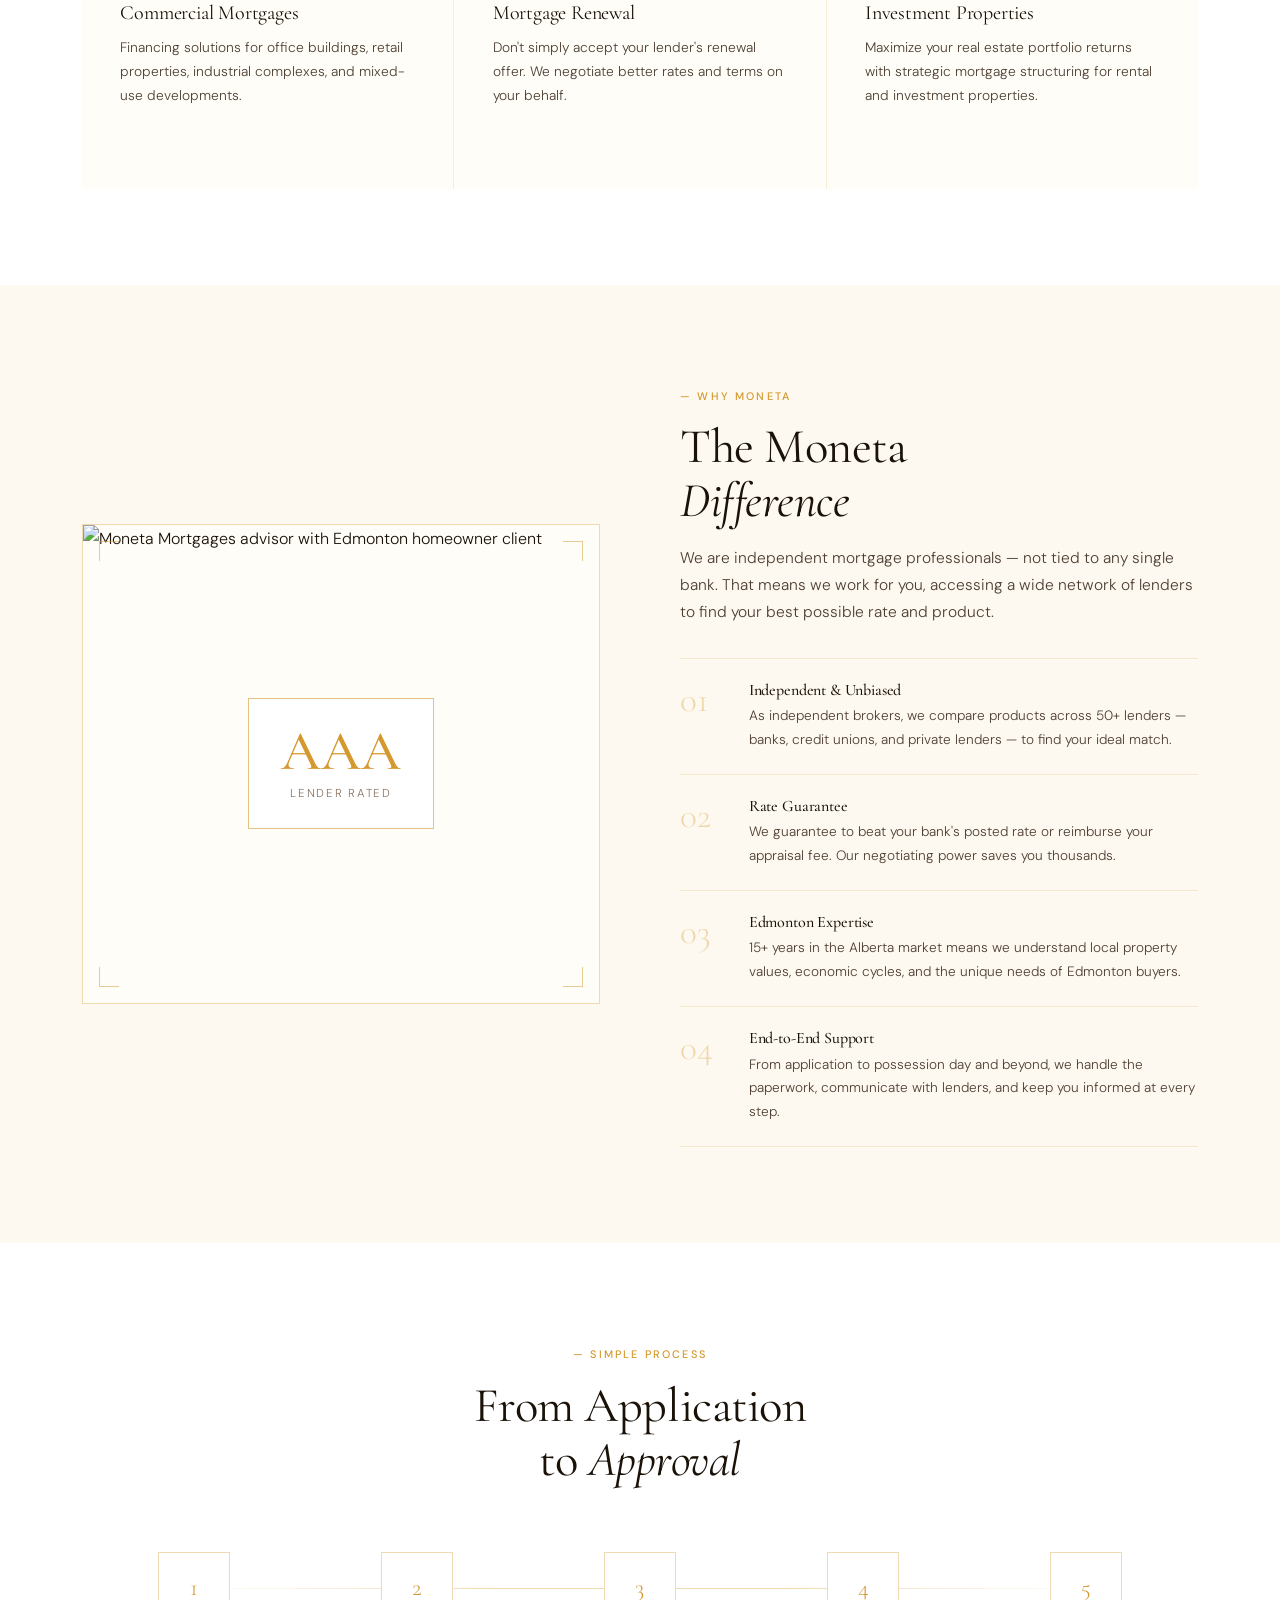
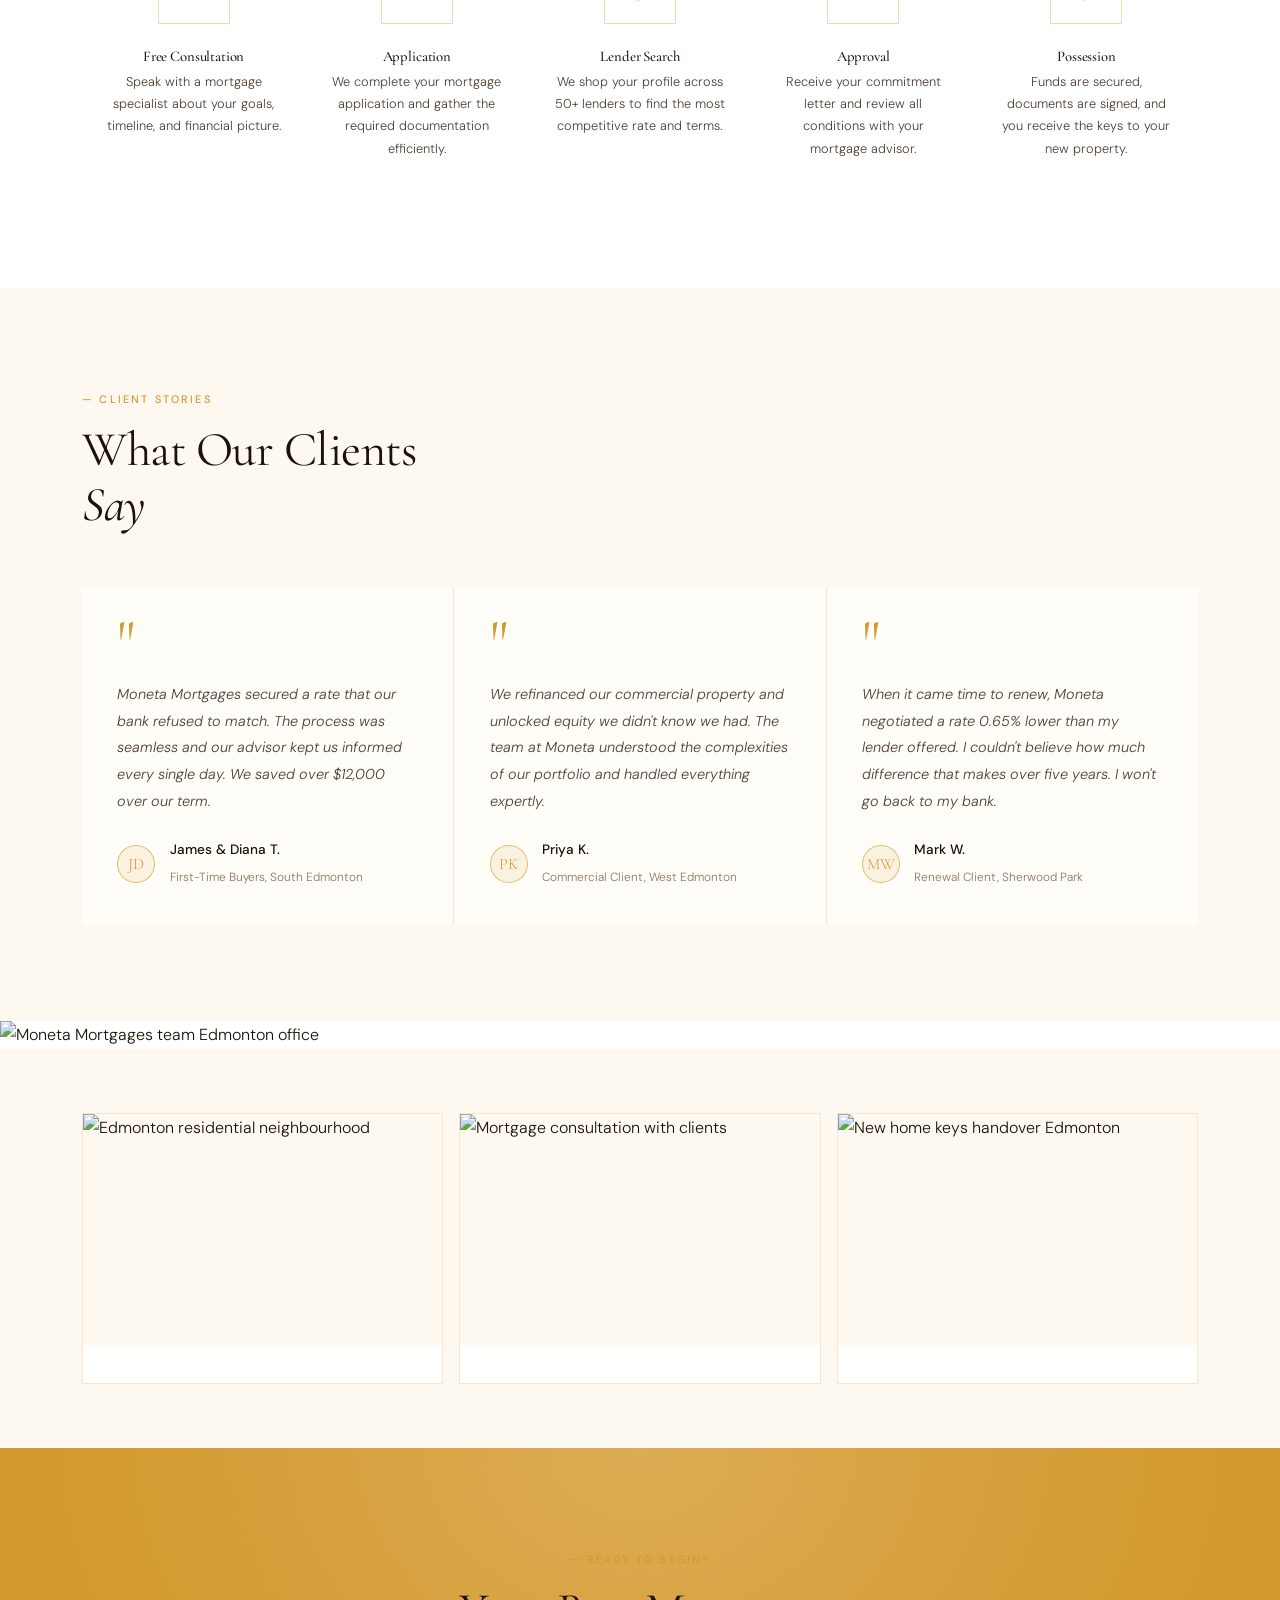
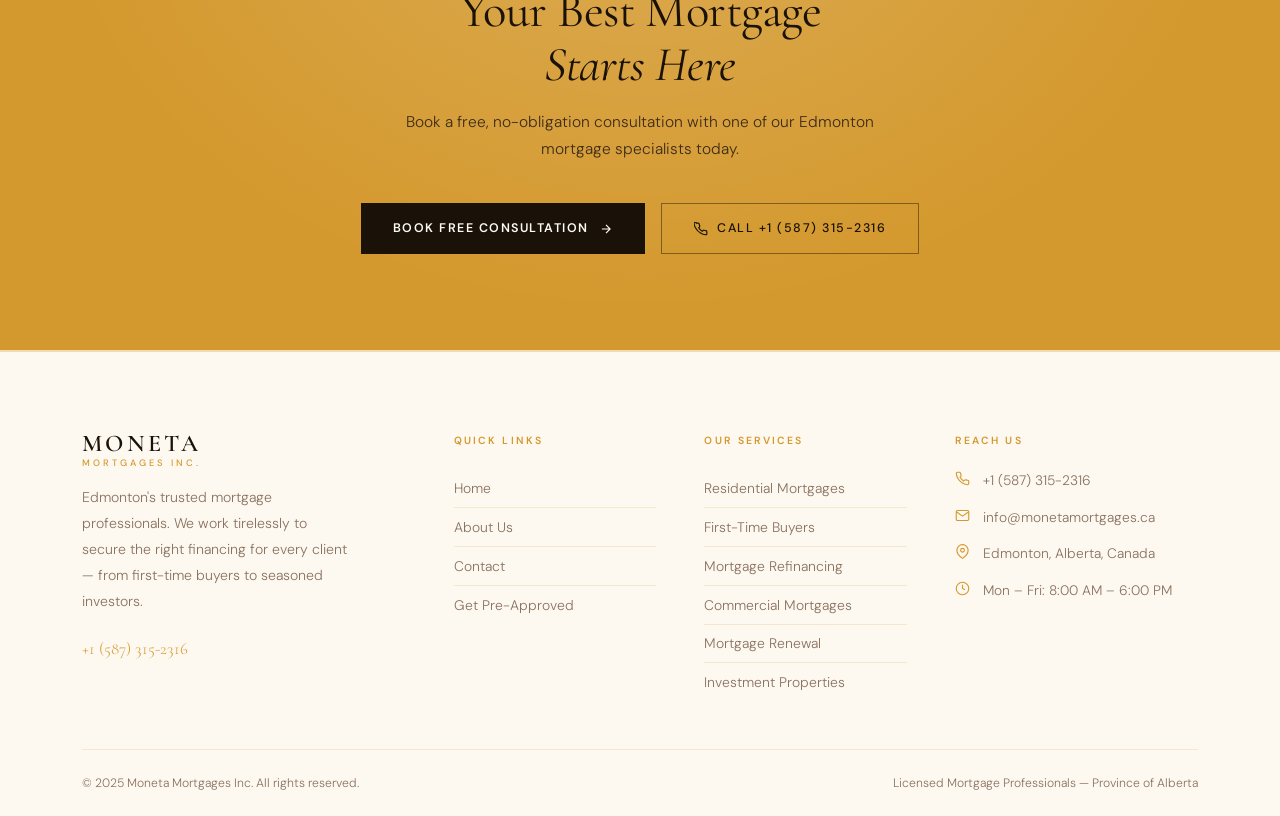
==== commit 5deb15be: "Adjust hero grid pattern background gradient opacity" ====
--- a/index.html
+++ b/index.html
@@ -441,7 +441,7 @@
   position: absolute;
   inset: 0;
   background-image:
-    linear-gradient(rgba(212,153,46,0.07) 1px, transparent 1px),
+    linear-gradient(rgba(212,153,46,0.1) 1px, transparent 1px),
     linear-gradient(90deg, rgba(212,153,46,0.07) 1px, transparent 1px);
   background-size: 72px 72px;
   pointer-events: none;
@@ -1198,7 +1198,7 @@
     <div class="hero-glow"></div>
     <div class="hero-grid-pattern"></div>
     <!-- Upload file: images/hero-bg.jpeg -->
-    <img src="https://raw.githubusercontent.com/karanjit-asteron//Moneta-Mortgages-Inc/main/home-hero.jpeg"
+    <img src="https://raw.githubusercontent.com/karanjit-asteron/Moneta-Mortgages-Inc/main/hero-bg.jpeg"
          alt="Edmonton skyline aerial view"
          style="position:absolute;inset:0;width:100%;height:100%;object-fit:cover;opacity:0.07;z-index:0;pointer-events:none;">
 
@@ -1408,7 +1408,7 @@
         <!-- Visual -->
         <div class="why-visual scroll-reveal">
           <!-- Upload file: images/home-why.jpeg -->
-          <img src="https://placehold.co/600x480/ede6d8/a07020?text=Home+Why+Choose"
+          <img src="https://raw.githubusercontent.com/karanjit-asteron/Moneta-Mortgages-Inc/main/home-why.jpeg"
                alt="Moneta Mortgages advisor with Edmonton homeowner client"
                class="why-visual-photo">
           <div class="why-visual-badge">
@@ -1565,7 +1565,7 @@
   ══════════════════════════════════ -->
   <div style="overflow:hidden;max-height:380px;">
     <!-- Upload file: images/home-trust.jpeg -->
-    <img src="https://placehold.co/1400x380/ede6d8/a07020?text=Edmonton+Office+Team"
+    <img src="https://raw.githubusercontent.com/karanjit-asteron/Moneta-Mortgages-Inc/main/home-trust.jpeg"
          alt="Moneta Mortgages team Edmonton office"
          style="width:100%;object-fit:cover;object-position:center;display:block;">
   </div>
@@ -1578,21 +1578,21 @@
 
         <div class="home-gallery-item scroll-reveal">
           <!-- Upload file: images/home-gallery-1.jpeg -->
-          <img src="https://placehold.co/550x415/ede6d8/a07020?text=Edmonton+Homes"
+          <img src="https://raw.githubusercontent.com/karanjit-asteron/Moneta-Mortgages-Inc/main/home-gallery-1.jpeg"
                alt="Edmonton residential neighbourhood">
           <div class="home-gallery-tag">Edmonton Homes</div>
         </div>
 
         <div class="home-gallery-item scroll-reveal">
           <!-- Upload file: images/home-gallery-2.jpeg -->
-          <img src="https://placehold.co/550x415/ede6d8/a07020?text=Client+Consultation"
+          <img src="https://raw.githubusercontent.com/karanjit-asteron/Moneta-Mortgages-Inc/main/home-gallery-2.jpeg"
                alt="Mortgage consultation with clients">
           <div class="home-gallery-tag">Client Consultations</div>
         </div>
 
         <div class="home-gallery-item scroll-reveal">
           <!-- Upload file: images/home-gallery-3.jpeg -->
-          <img src="https://placehold.co/550x415/ede6d8/a07020?text=New+Homeowners"
+          <img src="https://raw.githubusercontent.com/karanjit-asteron/Moneta-Mortgages-Inc/main/home-gallery-3.jpeg"
                alt="New home keys handover Edmonton">
           <div class="home-gallery-tag">New Homeowners</div>
         </div>
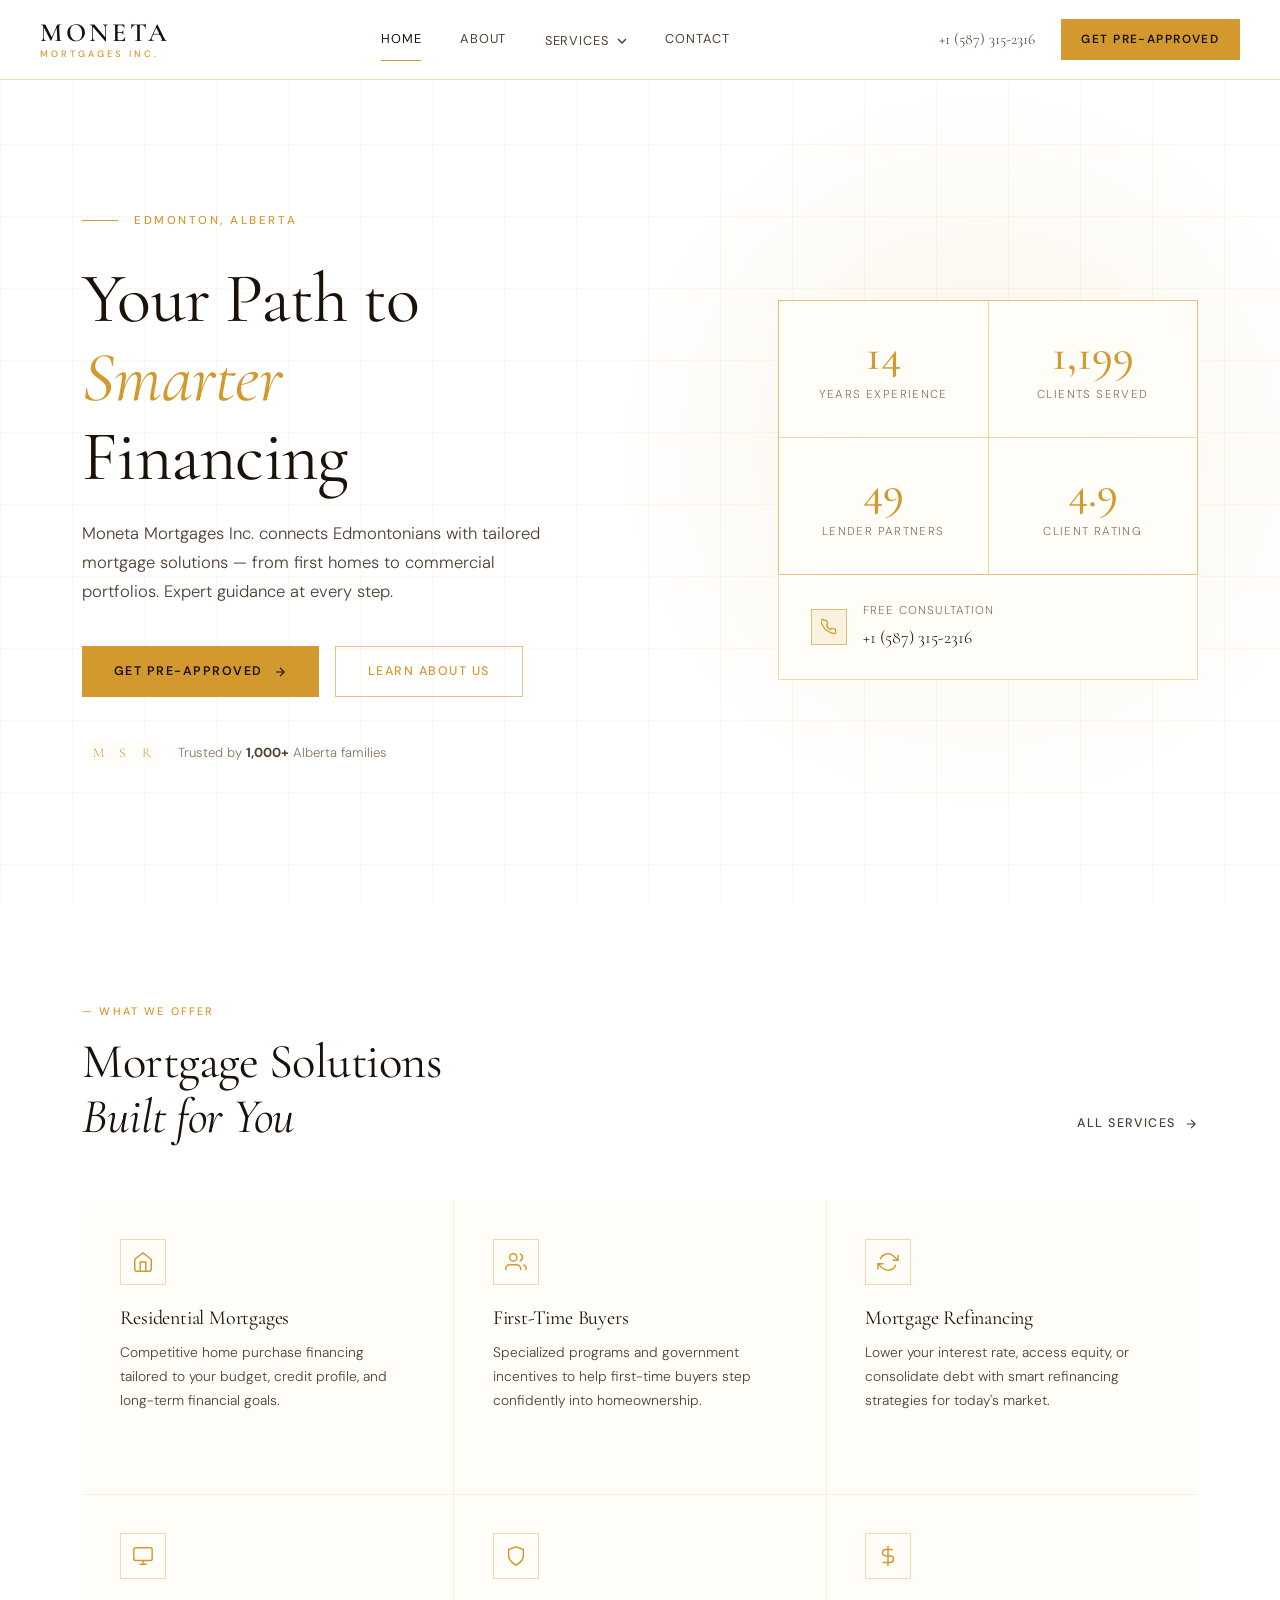
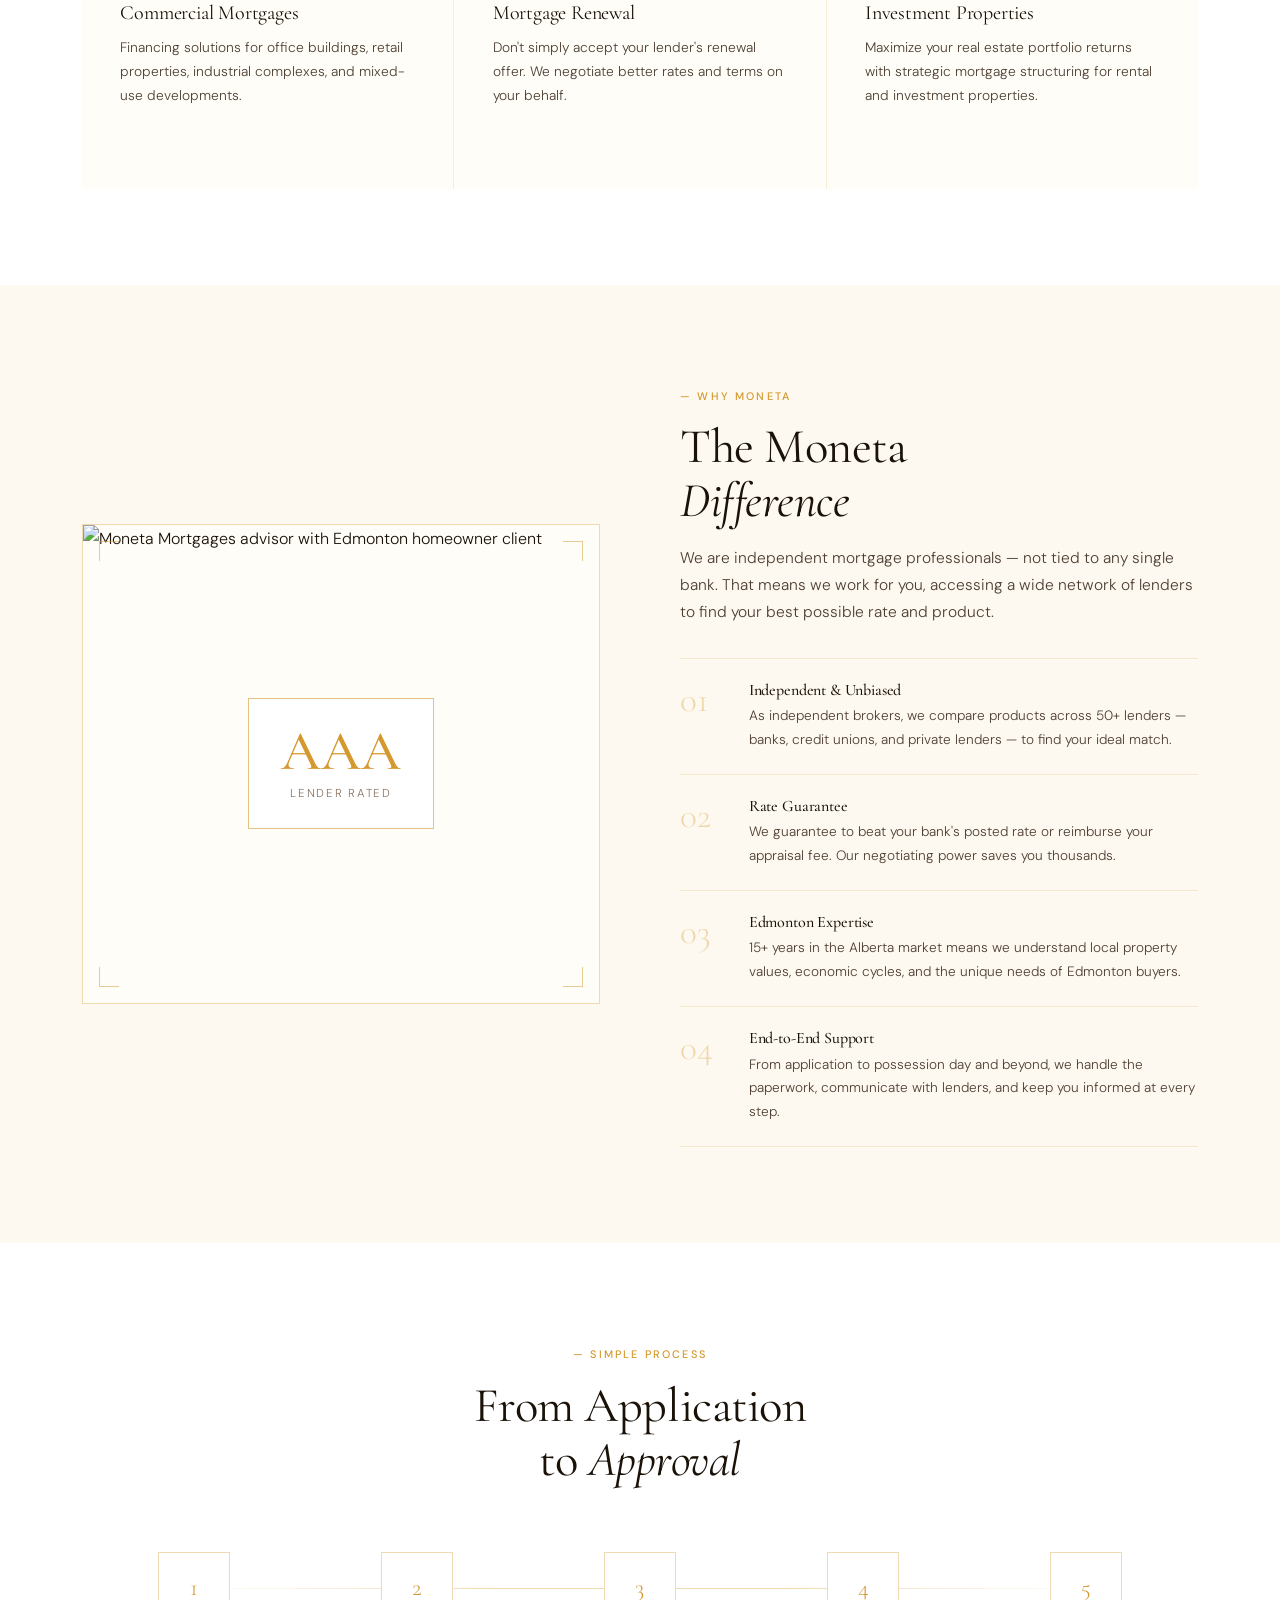
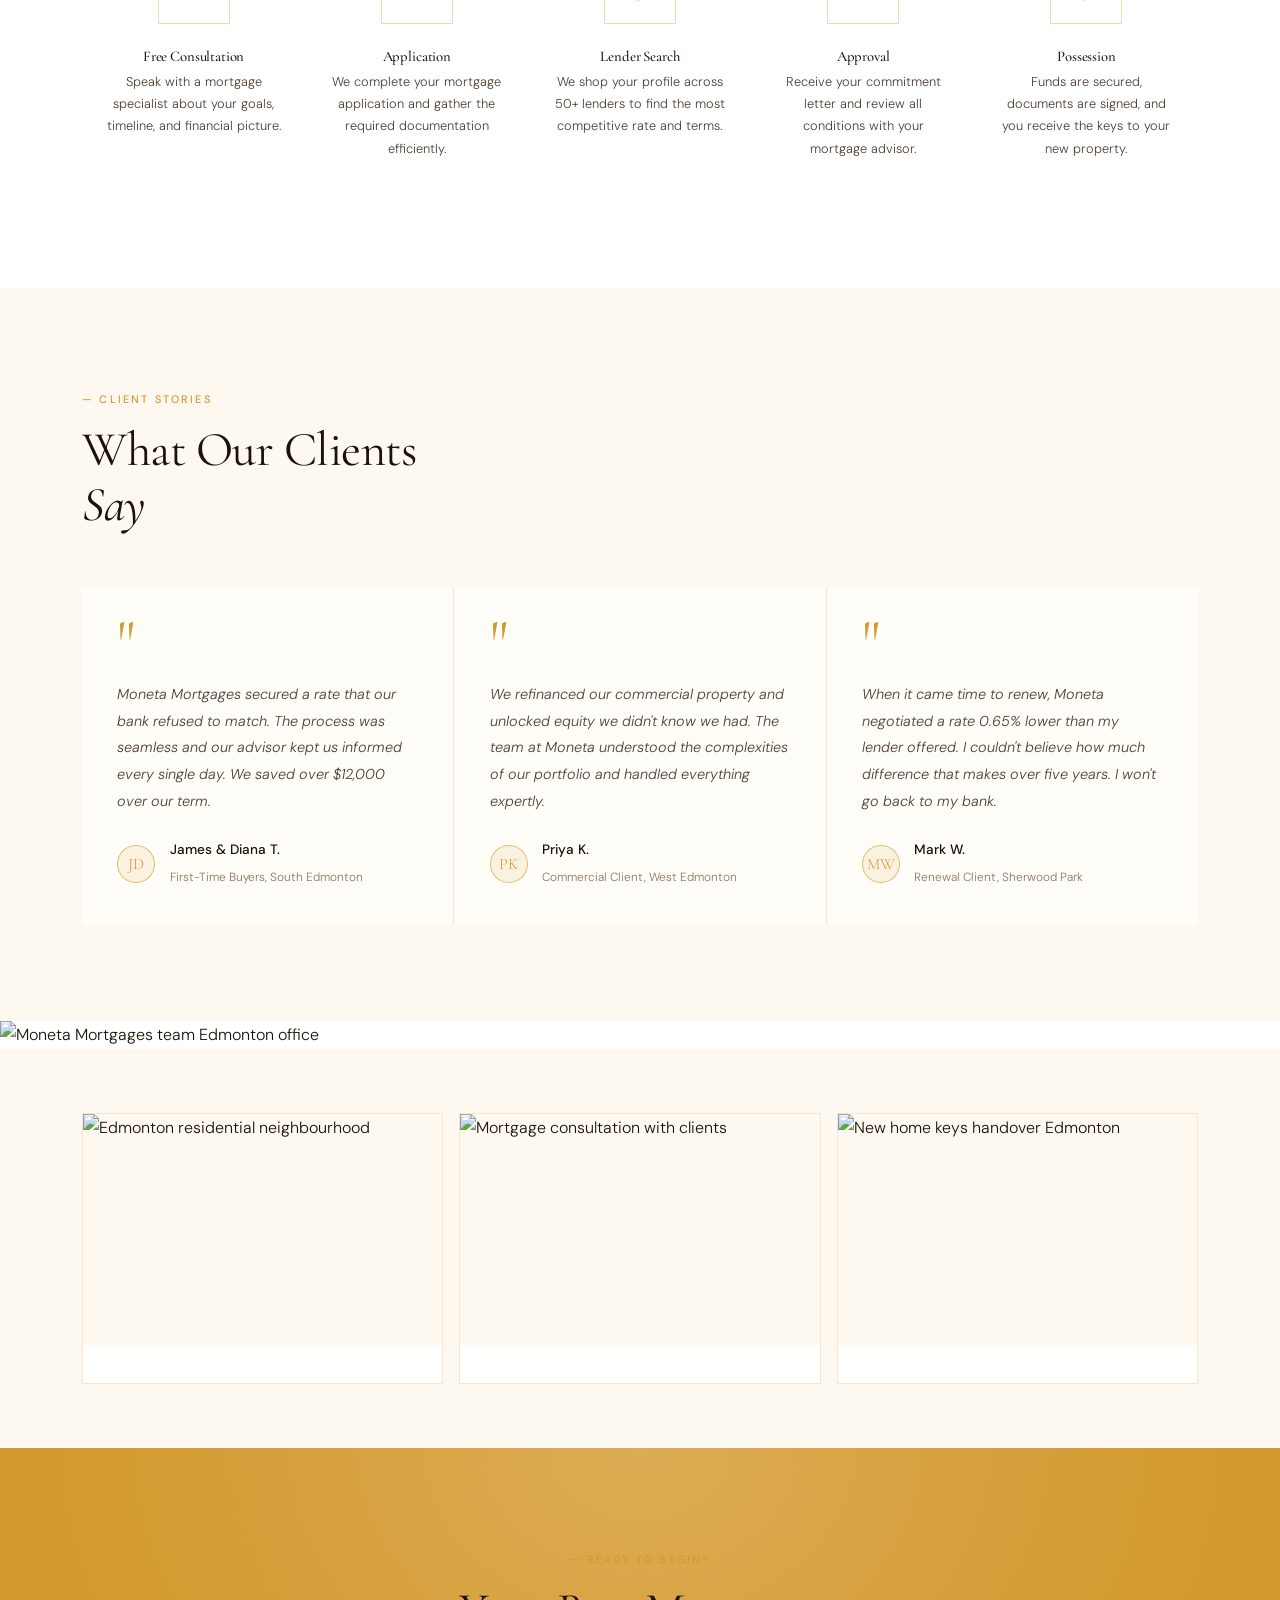
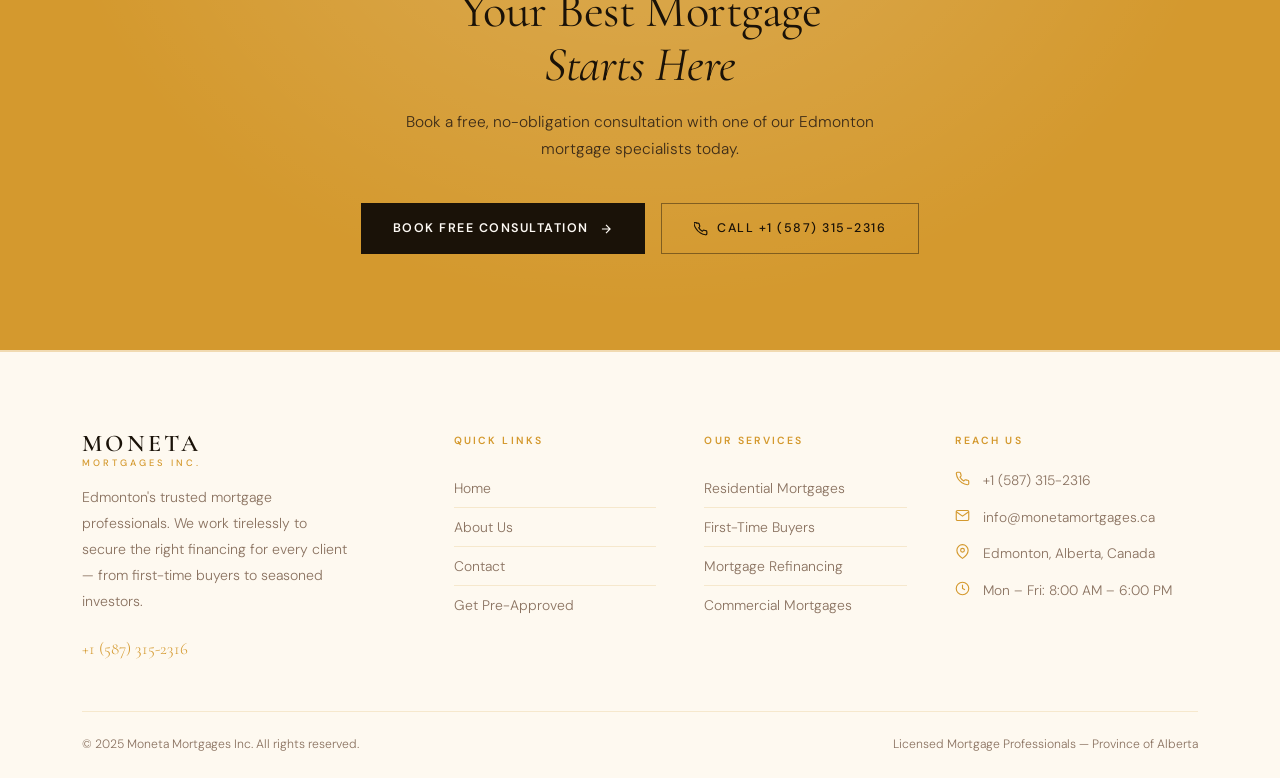
==== commit d3326bd4: "Increase opacity of background image to 0.50" ====
--- a/index.html
+++ b/index.html
@@ -1091,7 +1091,7 @@
   width: 100%; height: 100%;
   object-fit: cover;
   object-position: center;
-  opacity: 0.10;
+  opacity: 0.50;
   z-index: 0;
   pointer-events: none;
 }
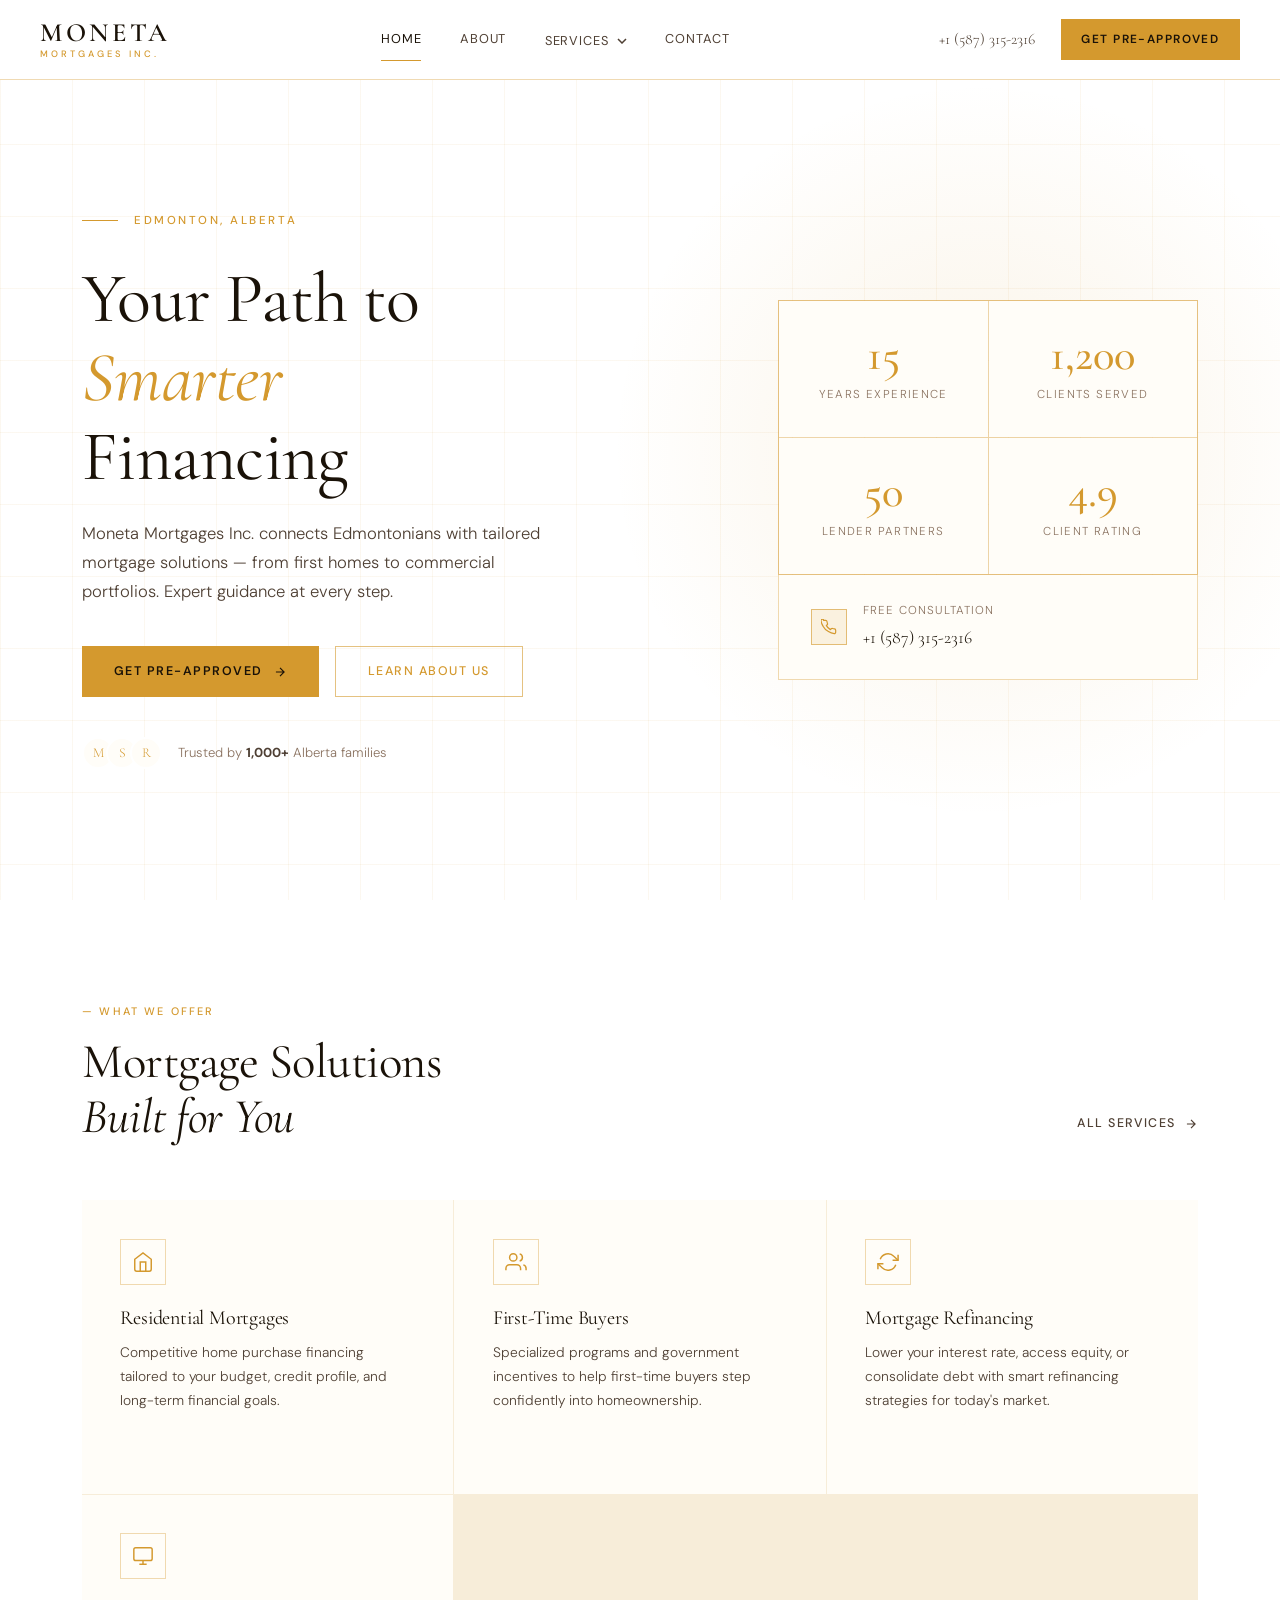
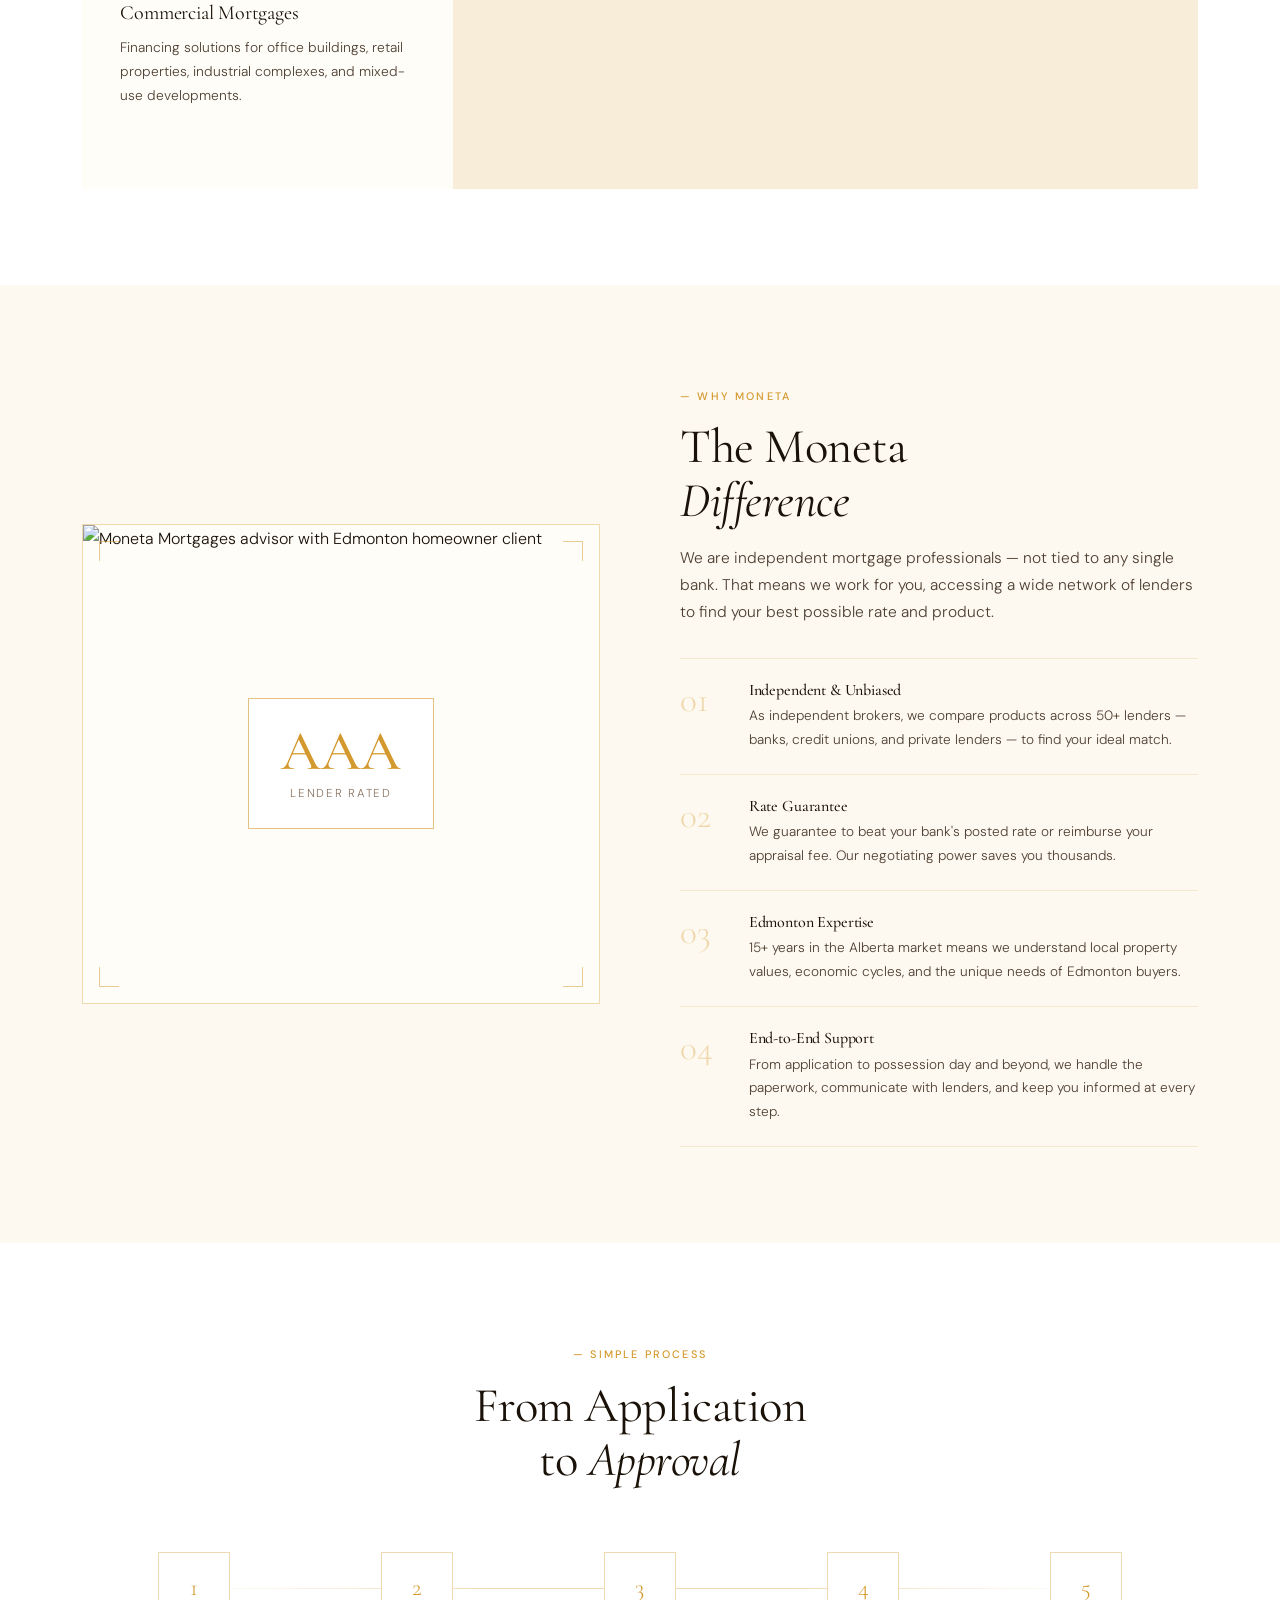
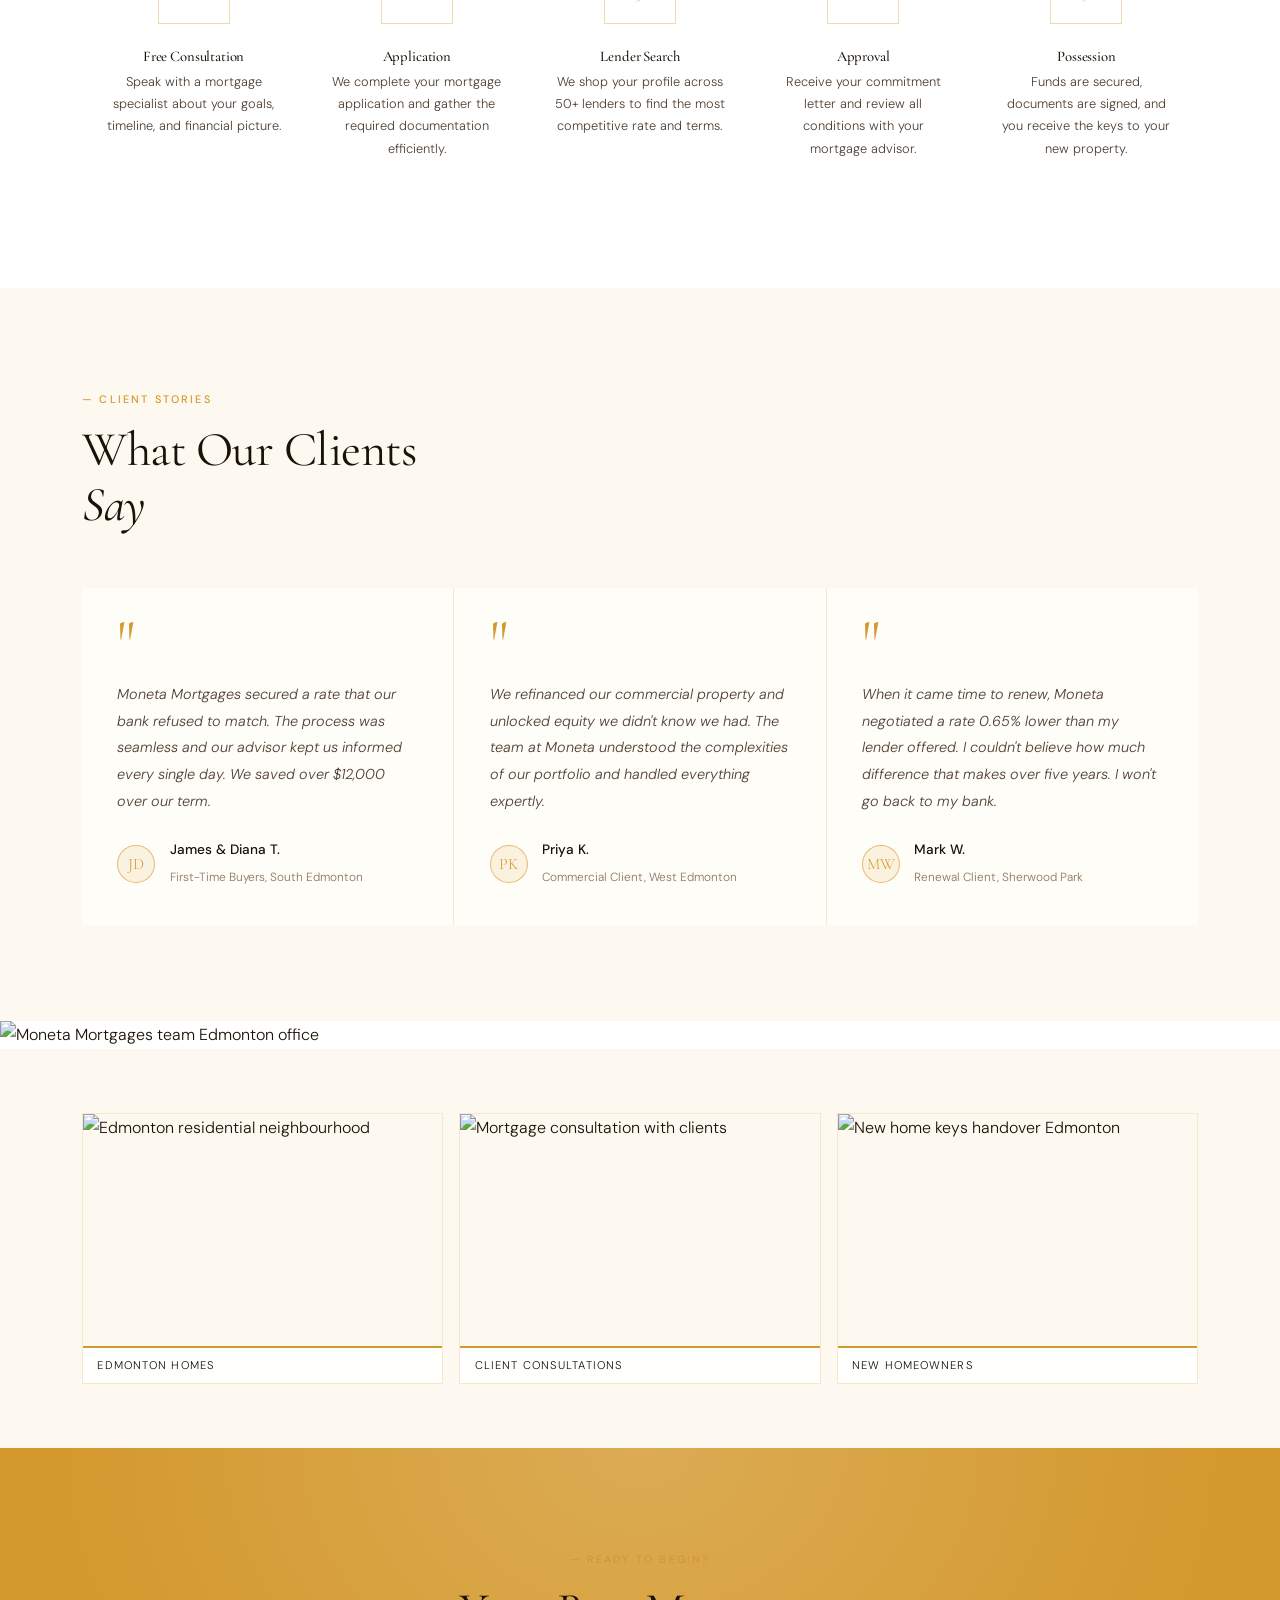
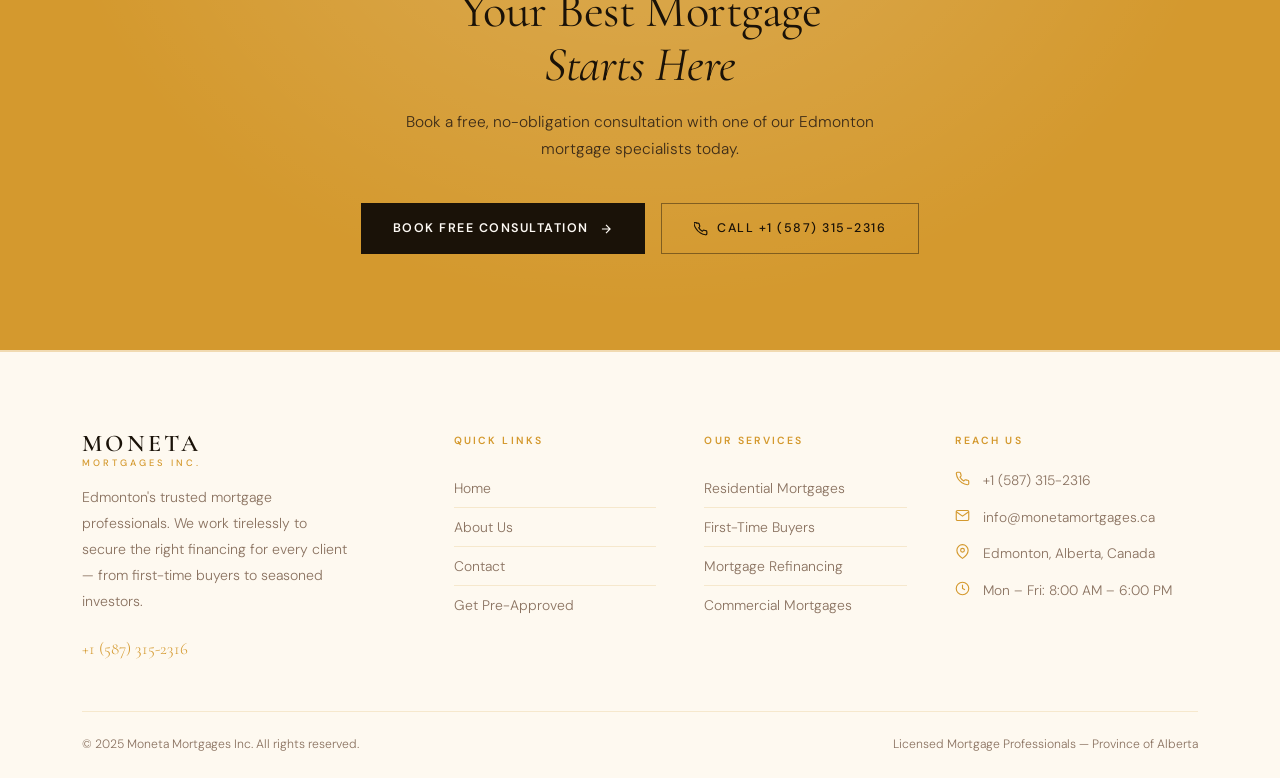
==== commit 0e4b03f4: "Remove service cards for mortgage and investment properties Removed mortgage renewal and investment " ====
--- a/index.html
+++ b/index.html
@@ -1360,40 +1360,6 @@
             </svg>
           </div>
         </a>
-
-        <a href="mortgage-renewal.html" class="service-card scroll-reveal">
-          <div class="service-icon">
-            <svg width="22" height="22" fill="none" stroke="currentColor" stroke-width="1.6" viewBox="0 0 24 24">
-              <path d="M12 22s8-4 8-10V5l-8-3-8 3v7c0 6 8 10 8 10z"/>
-            </svg>
-          </div>
-          <h3>Mortgage Renewal</h3>
-          <p>Don't simply accept your lender's renewal offer. We negotiate better rates and terms on your behalf.</p>
-          <div class="service-read-more">
-            Learn More
-            <svg width="12" height="12" fill="none" stroke="currentColor" stroke-width="2" viewBox="0 0 24 24">
-              <path d="M5 12h14M12 5l7 7-7 7"/>
-            </svg>
-          </div>
-        </a>
-
-        <a href="investment-properties.html" class="service-card scroll-reveal">
-          <div class="service-icon">
-            <svg width="22" height="22" fill="none" stroke="currentColor" stroke-width="1.6" viewBox="0 0 24 24">
-              <line x1="12" y1="1" x2="12" y2="23"/>
-              <path d="M17 5H9.5a3.5 3.5 0 000 7h5a3.5 3.5 0 010 7H6"/>
-            </svg>
-          </div>
-          <h3>Investment Properties</h3>
-          <p>Maximize your real estate portfolio returns with strategic mortgage structuring for rental and investment properties.</p>
-          <div class="service-read-more">
-            Learn More
-            <svg width="12" height="12" fill="none" stroke="currentColor" stroke-width="2" viewBox="0 0 24 24">
-              <path d="M5 12h14M12 5l7 7-7 7"/>
-            </svg>
-          </div>
-        </a>
-
       </div>
     </div>
   </section>
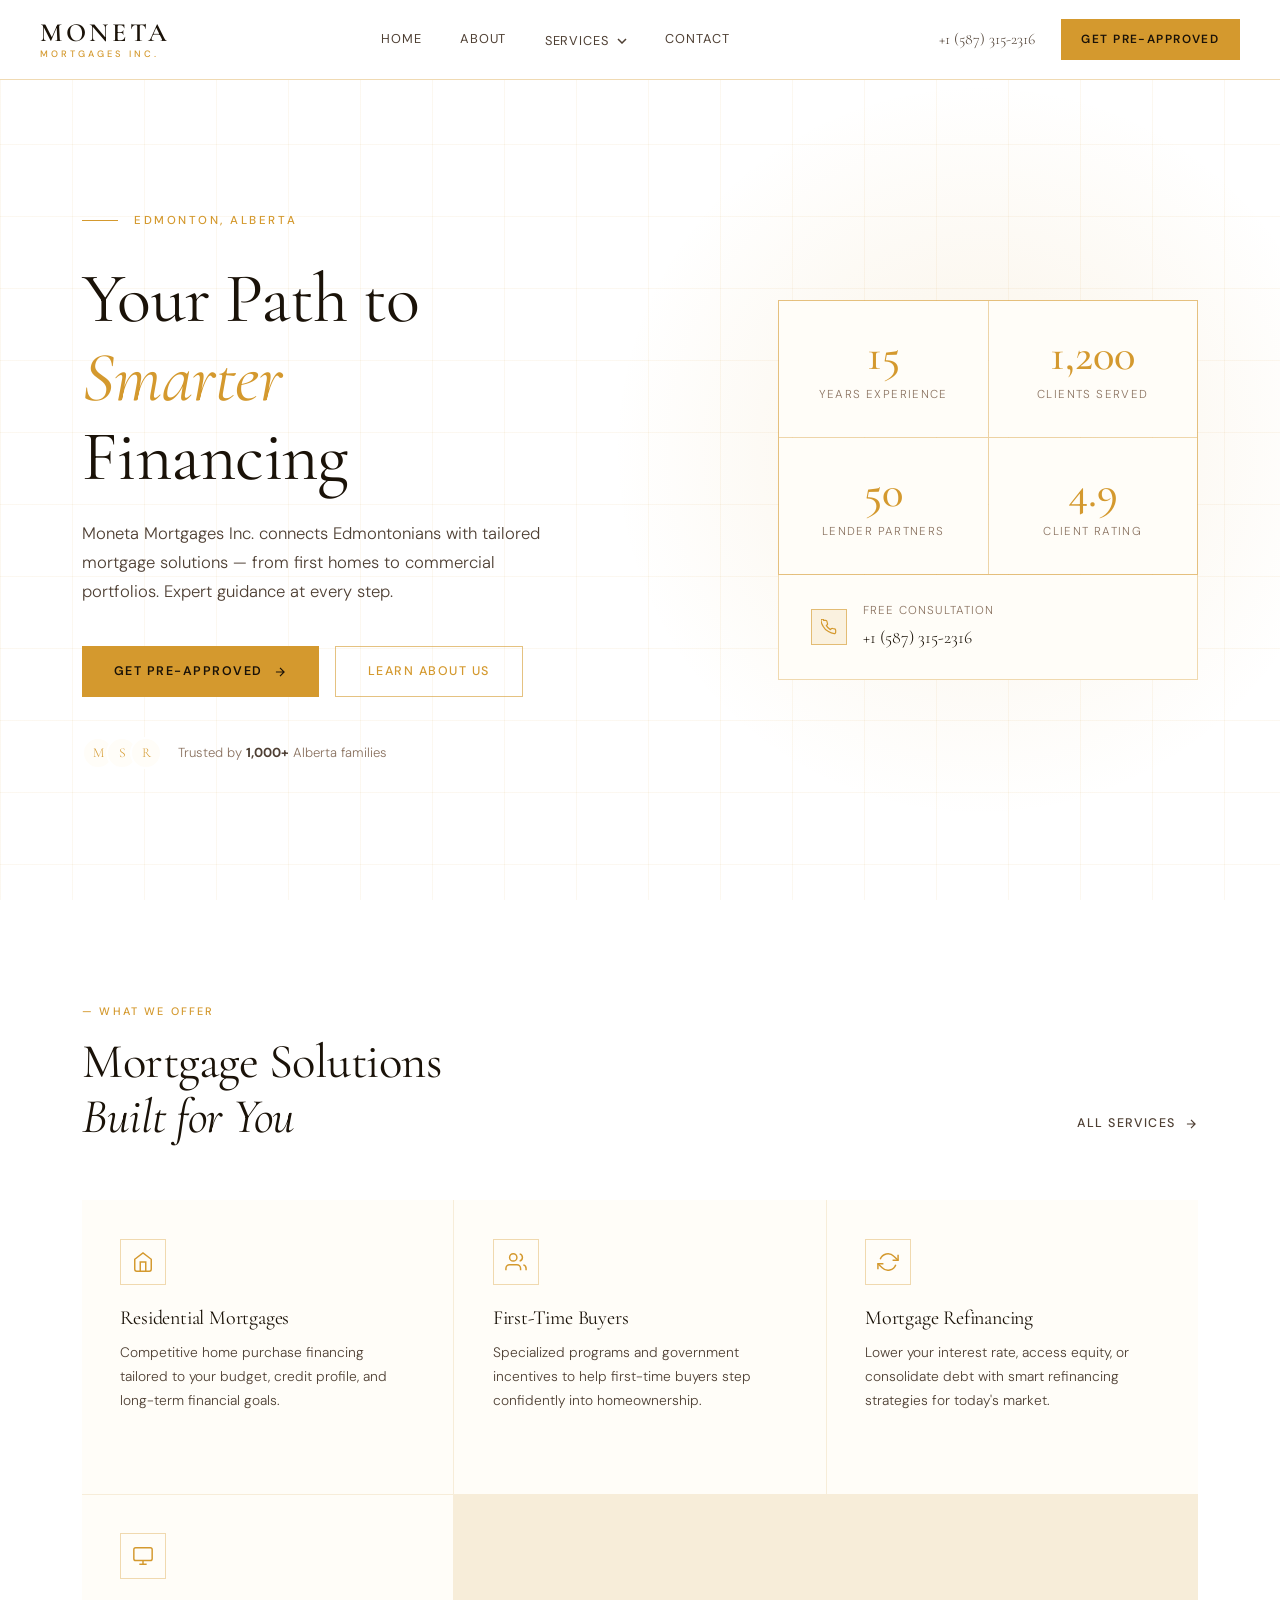
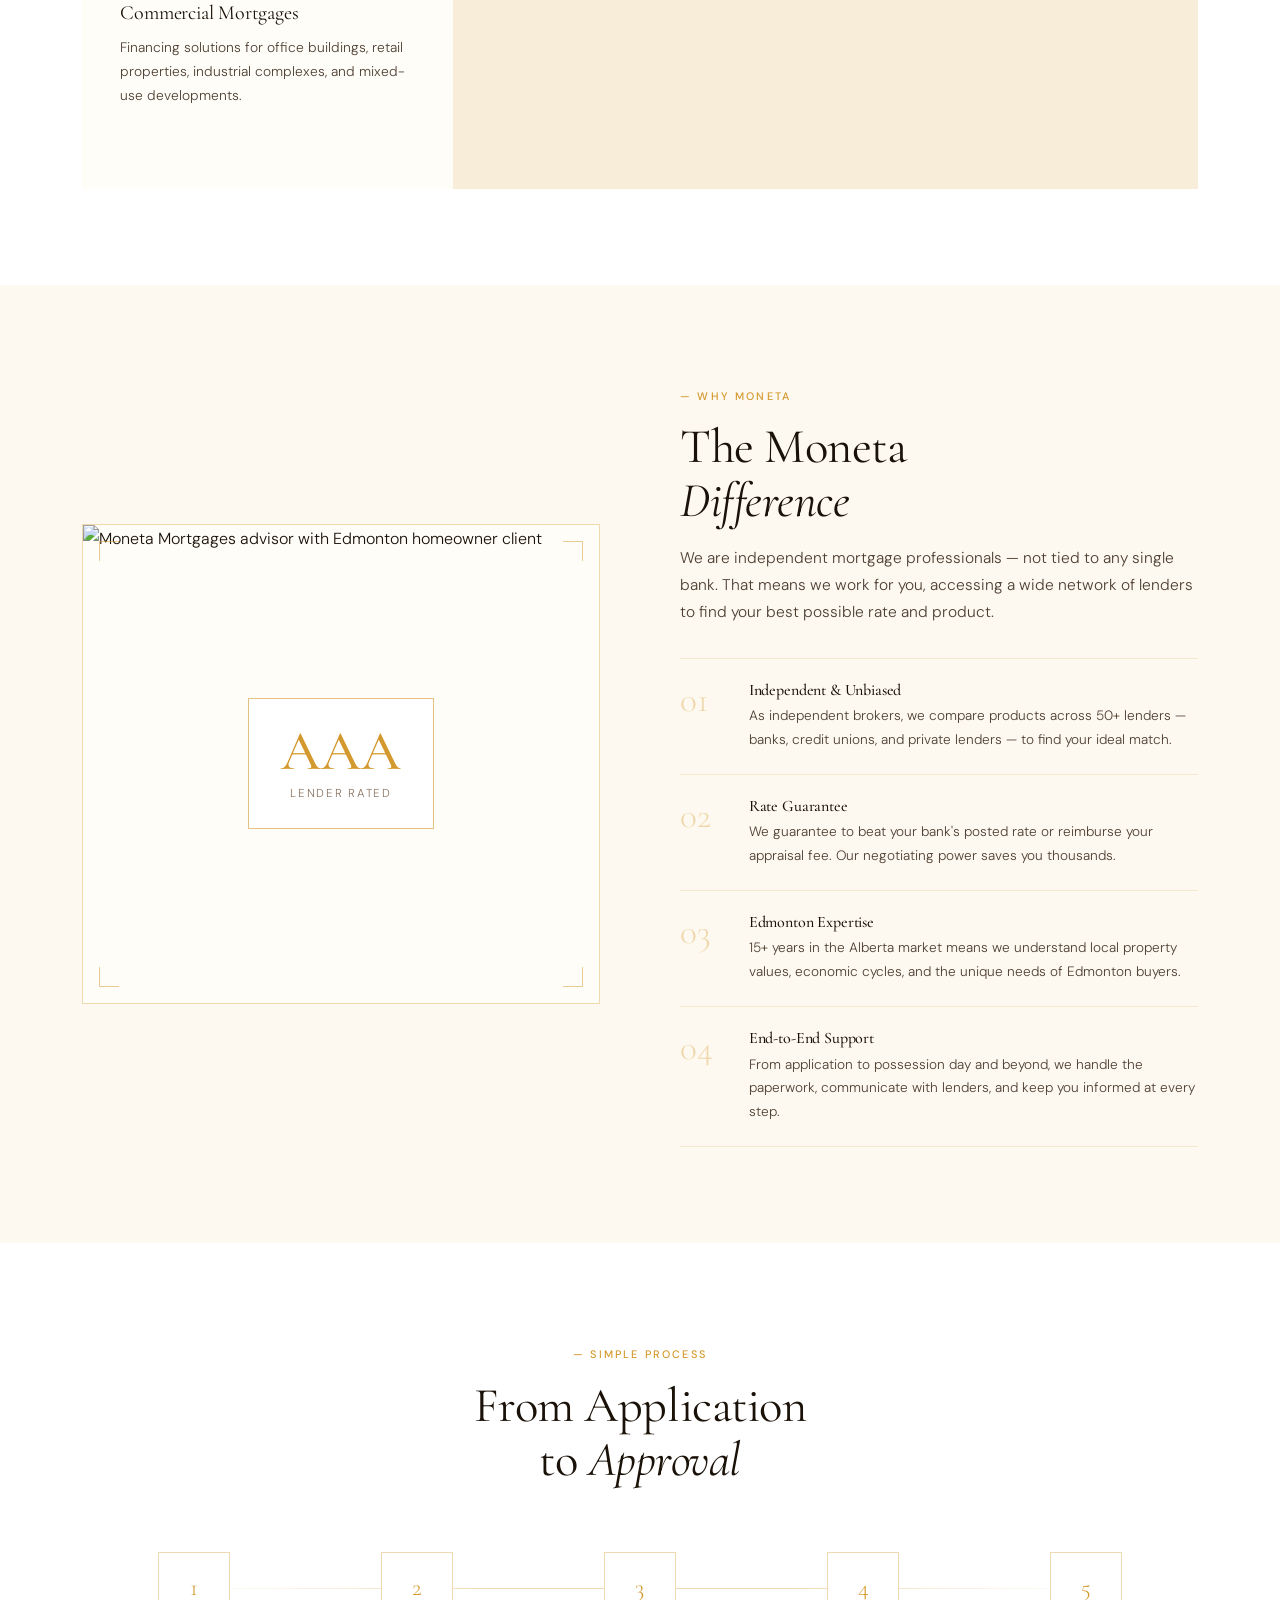
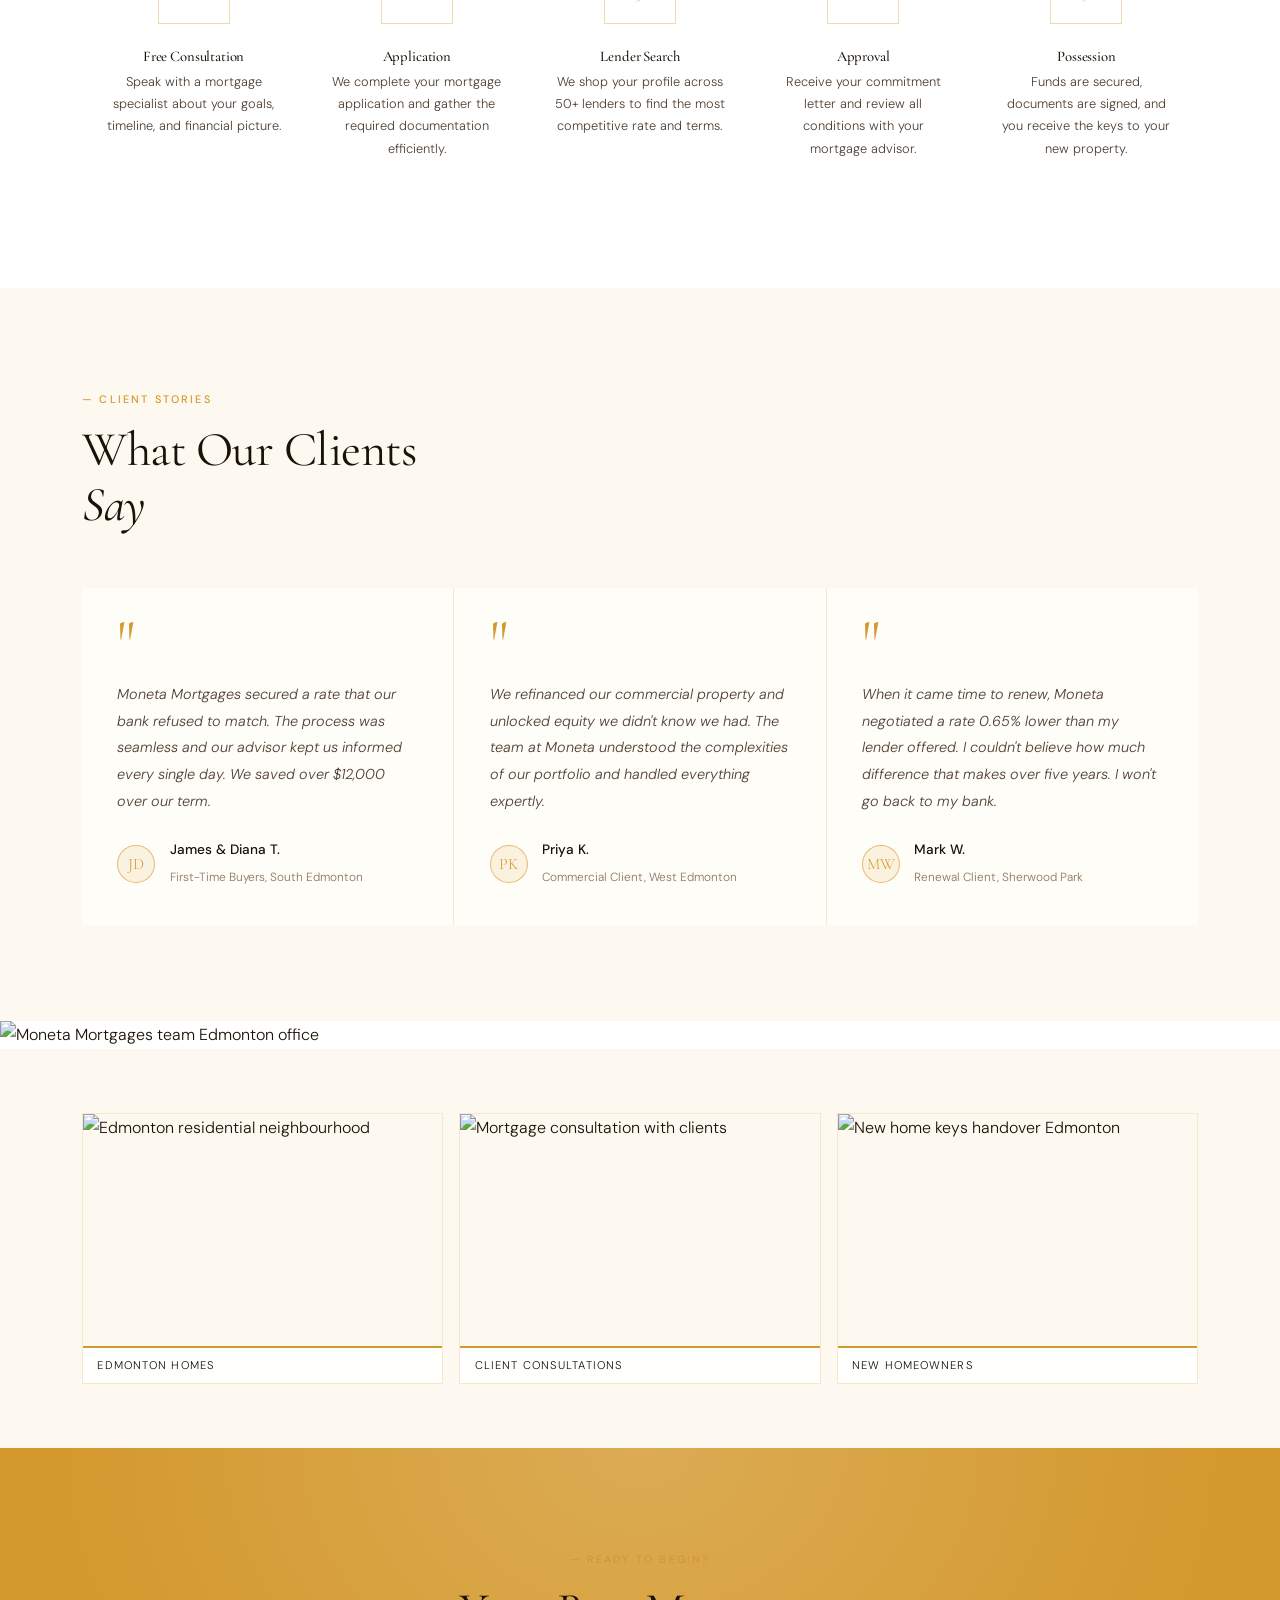
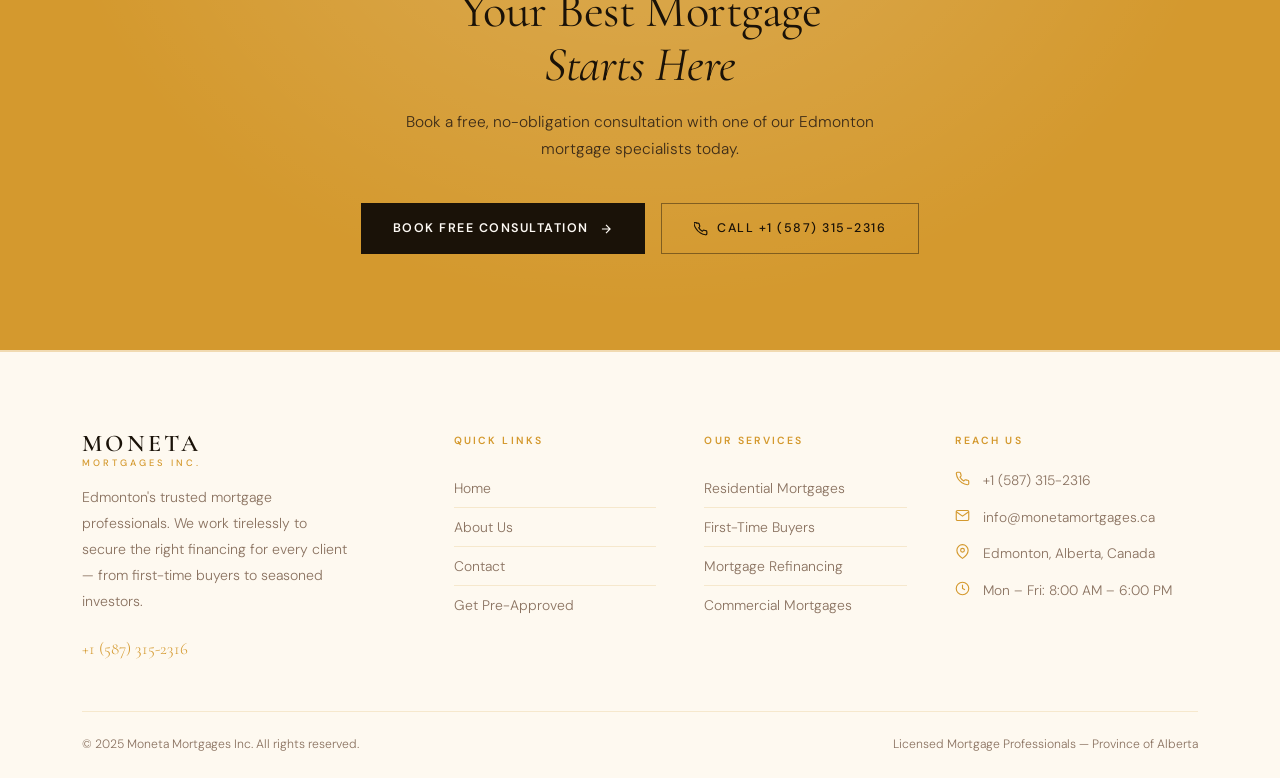
==== commit 6a95601d: "fix urls" ====
--- a/index.html
+++ b/index.html
@@ -1091,7 +1091,7 @@
   width: 100%; height: 100%;
   object-fit: cover;
   object-position: center;
-  opacity: 0.50;
+  opacity: 50;
   z-index: 0;
   pointer-events: none;
 }
@@ -1217,13 +1217,13 @@
           Moneta Mortgages Inc. connects Edmontonians with tailored mortgage solutions — from first homes to commercial portfolios. Expert guidance at every step.
         </p>
         <div class="hero-actions fade-up">
-          <a href="contact.html" class="btn-primary">
+          <a href="/contact" class="btn-primary">
             Get Pre-Approved
             <svg width="14" height="14" fill="none" stroke="currentColor" stroke-width="2" viewBox="0 0 24 24">
               <path d="M5 12h14M12 5l7 7-7 7"/>
             </svg>
           </a>
-          <a href="about.html" class="btn-outline">Learn About Us</a>
+          <a href="/about" class="btn-outline">Learn About Us</a>
         </div>
         <div class="fade-up" style="margin-top:2.5rem; display:flex; align-items:center; gap:1rem;">
           <div style="display:flex; gap:-6px;">
@@ -1280,7 +1280,7 @@
           <span class="tag scroll-reveal">What We Offer</span>
           <h2 class="scroll-reveal">Mortgage Solutions<br><em>Built for You</em></h2>
         </div>
-        <a href="contact.html" class="btn-ghost scroll-reveal" style="margin-bottom:0.6rem;">
+        <a href="/contact" class="btn-ghost scroll-reveal" style="margin-bottom:0.6rem;">
           All Services
           <svg width="14" height="14" fill="none" stroke="currentColor" stroke-width="2" viewBox="0 0 24 24">
             <path d="M5 12h14M12 5l7 7-7 7"/>
@@ -1290,7 +1290,7 @@
 
       <div class="services-grid">
 
-        <a href="residential-mortgages.html" class="service-card scroll-reveal">
+        <a href="/residential-mortgages" class="service-card scroll-reveal">
           <div class="service-icon">
             <svg width="22" height="22" fill="none" stroke="currentColor" stroke-width="1.6" viewBox="0 0 24 24">
               <path d="M3 9l9-7 9 7v11a2 2 0 01-2 2H5a2 2 0 01-2-2z"/>
@@ -1307,7 +1307,7 @@
           </div>
         </a>
 
-        <a href="first-time-buyers.html" class="service-card scroll-reveal">
+        <a href="/first-time-buyers" class="service-card scroll-reveal">
           <div class="service-icon">
             <svg width="22" height="22" fill="none" stroke="currentColor" stroke-width="1.6" viewBox="0 0 24 24">
               <path d="M17 21v-2a4 4 0 00-4-4H5a4 4 0 00-4 4v2"/>
@@ -1325,7 +1325,7 @@
           </div>
         </a>
 
-        <a href="mortgage-refinancing.html" class="service-card scroll-reveal">
+        <a href="/mortgage-refinancing" class="service-card scroll-reveal">
           <div class="service-icon">
             <svg width="22" height="22" fill="none" stroke="currentColor" stroke-width="1.6" viewBox="0 0 24 24">
               <polyline points="23 4 23 10 17 10"/>
@@ -1343,7 +1343,7 @@
           </div>
         </a>
 
-        <a href="commercial-mortgages.html" class="service-card scroll-reveal">
+        <a href="/commercial-mortgages" class="service-card scroll-reveal">
           <div class="service-icon">
             <svg width="22" height="22" fill="none" stroke="currentColor" stroke-width="1.6" viewBox="0 0 24 24">
               <rect x="2" y="3" width="20" height="14" rx="2" ry="2"/>
@@ -1572,7 +1572,7 @@
     <h2 class="scroll-reveal">Your Best Mortgage<br><em>Starts Here</em></h2>
     <p class="scroll-reveal">Book a free, no-obligation consultation with one of our Edmonton mortgage specialists today.</p>
     <div class="cta-actions scroll-reveal">
-      <a href="contact.html" class="btn-primary">
+      <a href="/contact" class="btn-primary">
         Book Free Consultation
         <svg width="14" height="14" fill="none" stroke="currentColor" stroke-width="2" viewBox="0 0 24 24">
           <path d="M5 12h14M12 5l7 7-7 7"/>
